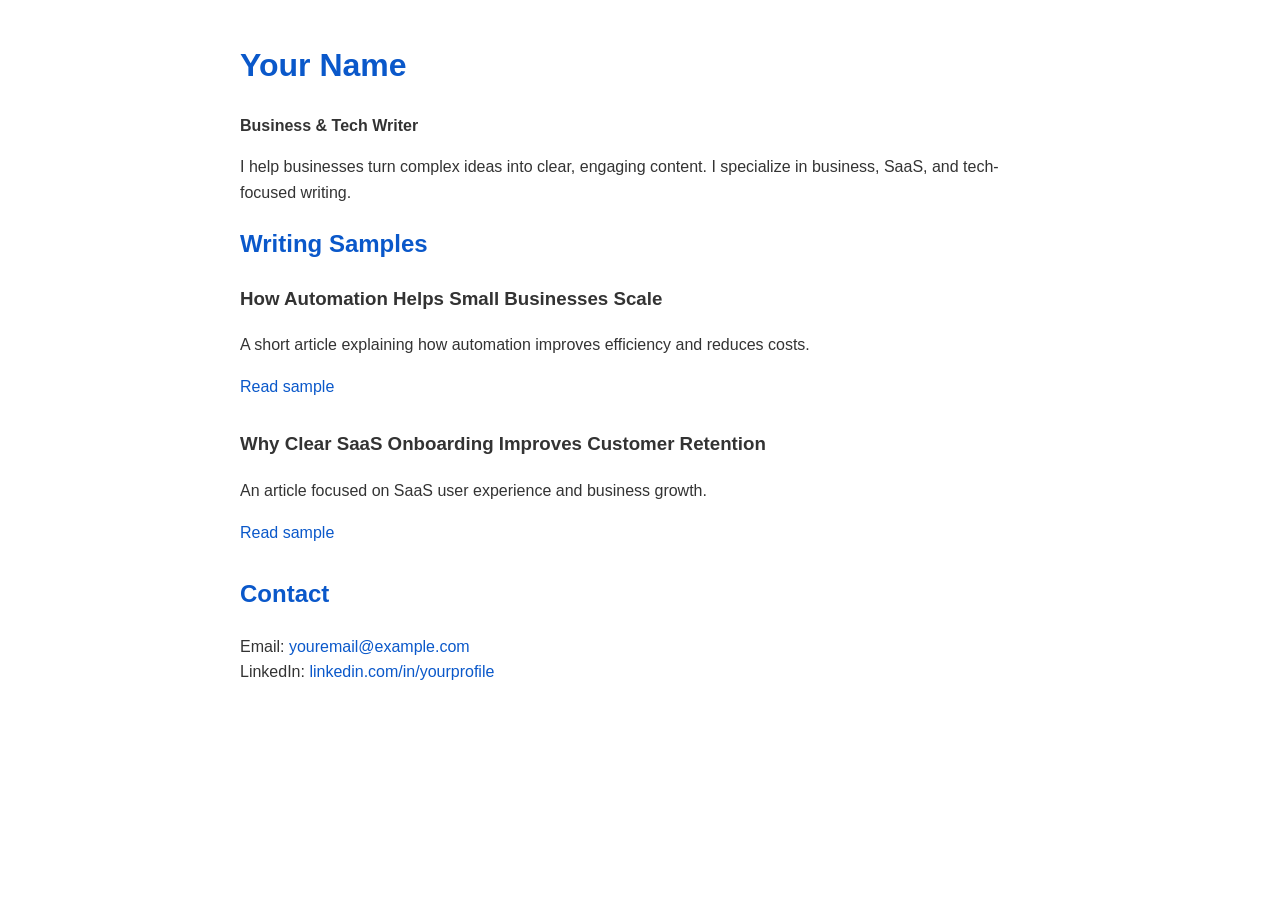
==== index.html @ 87e410d0 "html file" ====
<!DOCTYPE html>
<html lang="en">
<head>
  <meta charset="UTF-8">
  <title>Your Name | Business & Tech Writer</title>
  <meta name="viewport" content="width=device-width, initial-scale=1.0">
  <style>
    body {
      font-family: Arial, sans-serif;
      max-width: 800px;
      margin: 40px auto;
      padding: 0 20px;
      line-height: 1.6;
      color: #333;
    }
    h1, h2 {
      color: #0a58ca;
    }
    a {
      color: #0a58ca;
      text-decoration: none;
    }
    .sample {
      margin-bottom: 30px;
    }
  </style>
</head>
<body>

  <h1>Your Name</h1>
  <p><strong>Business & Tech Writer</strong></p>

  <p>
    I help businesses turn complex ideas into clear, engaging content.
    I specialize in business, SaaS, and tech-focused writing.
  </p>

  <h2>Writing Samples</h2>

  <div class="sample">
    <h3>How Automation Helps Small Businesses Scale</h3>
    <p>A short article explaining how automation improves efficiency and reduces costs.</p>
    <a href="#">Read sample</a>
  </div>

  <div class="sample">
    <h3>Why Clear SaaS Onboarding Improves Customer Retention</h3>
    <p>An article focused on SaaS user experience and business growth.</p>
    <a href="#">Read sample</a>
  </div>

  <h2>Contact</h2>
  <p>
    Email: <a href="mailto:youremail@example.com">youremail@example.com</a><br>
    LinkedIn: <a href="#">linkedin.com/in/yourprofile</a>
  </p>

</body>
</html>
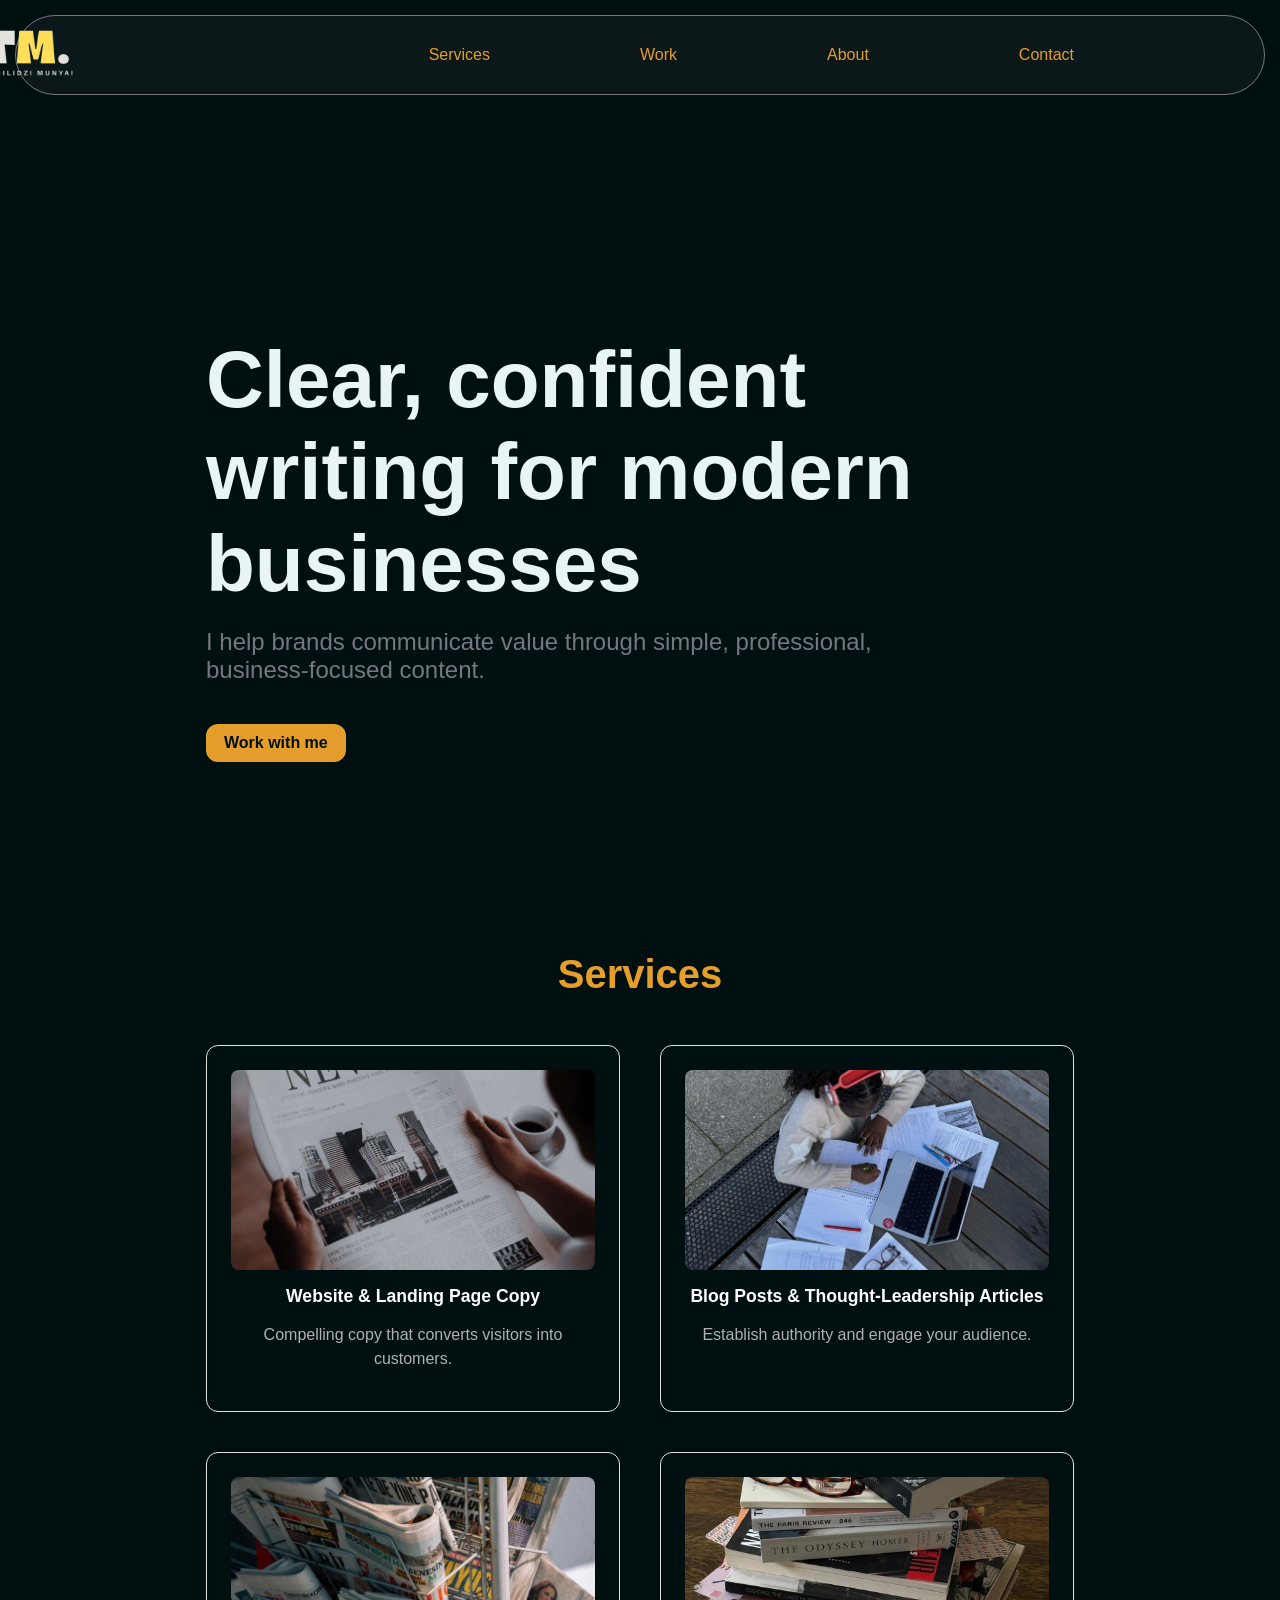
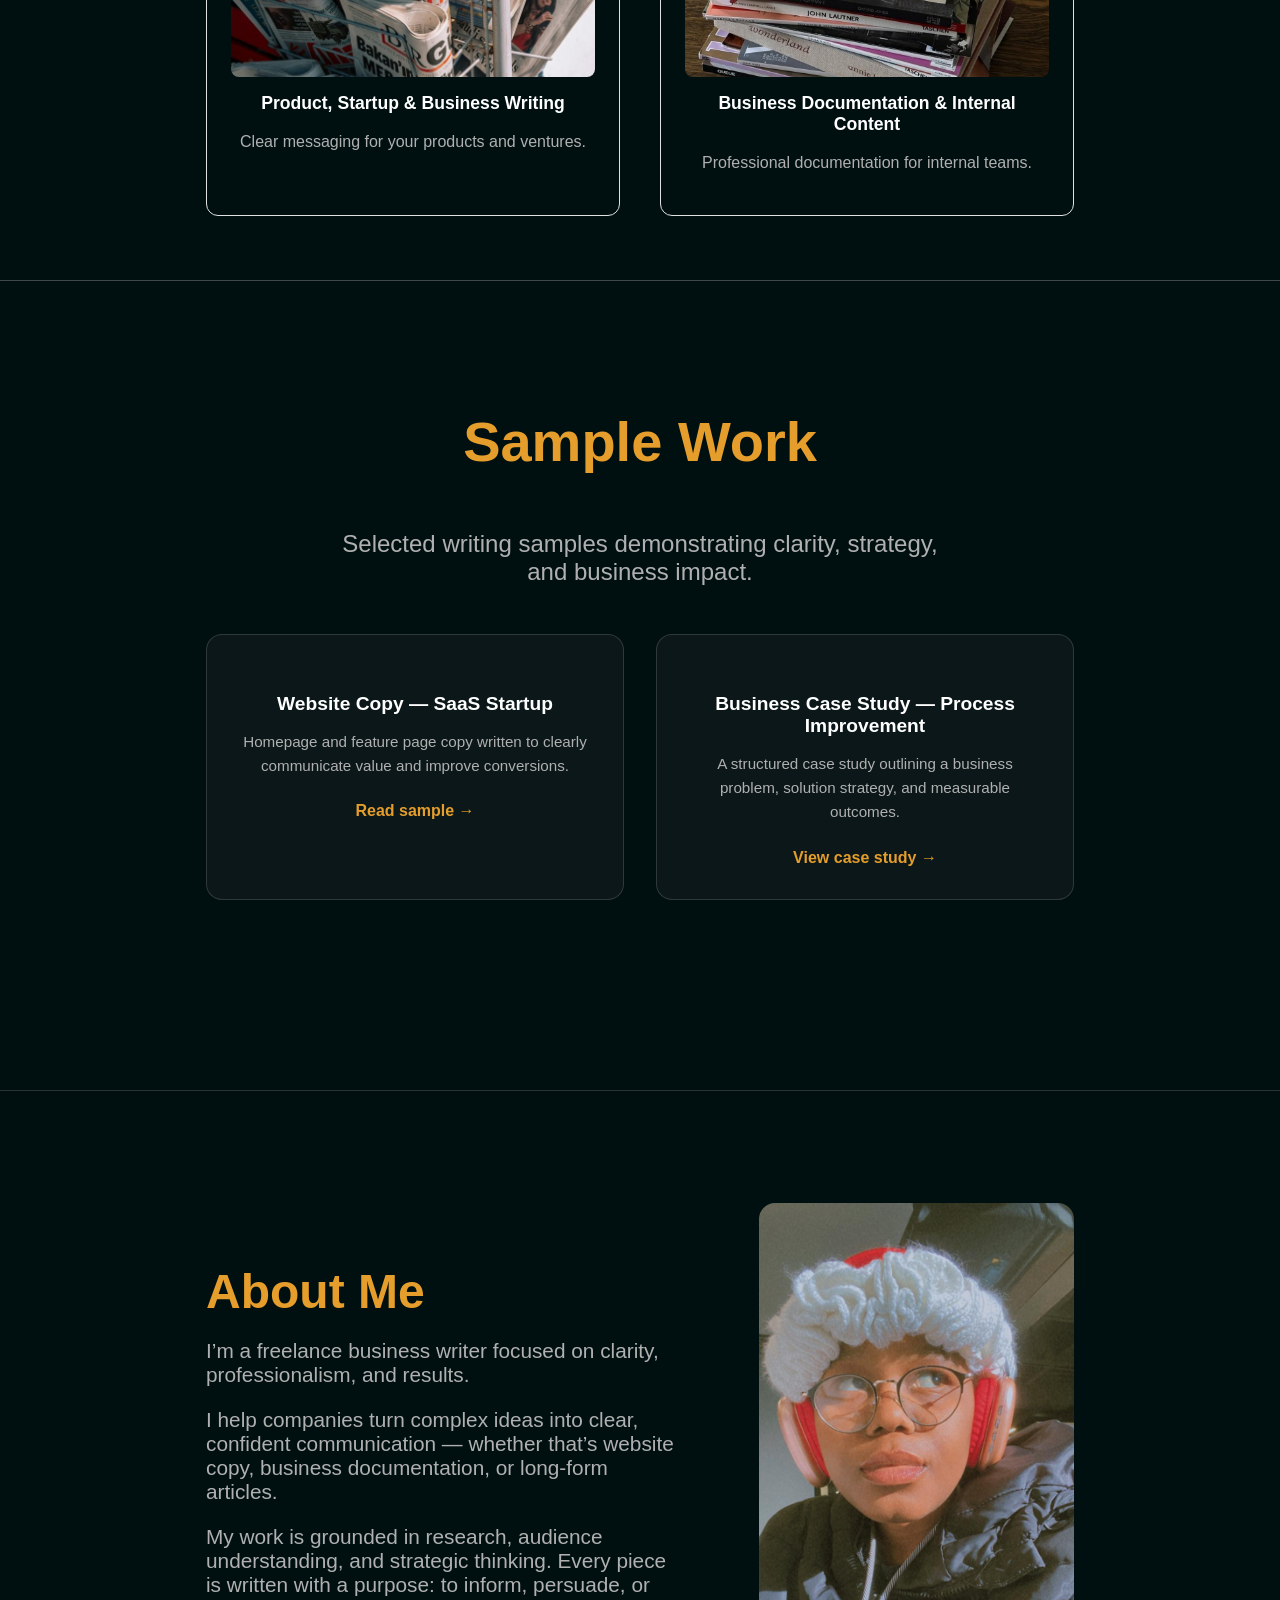
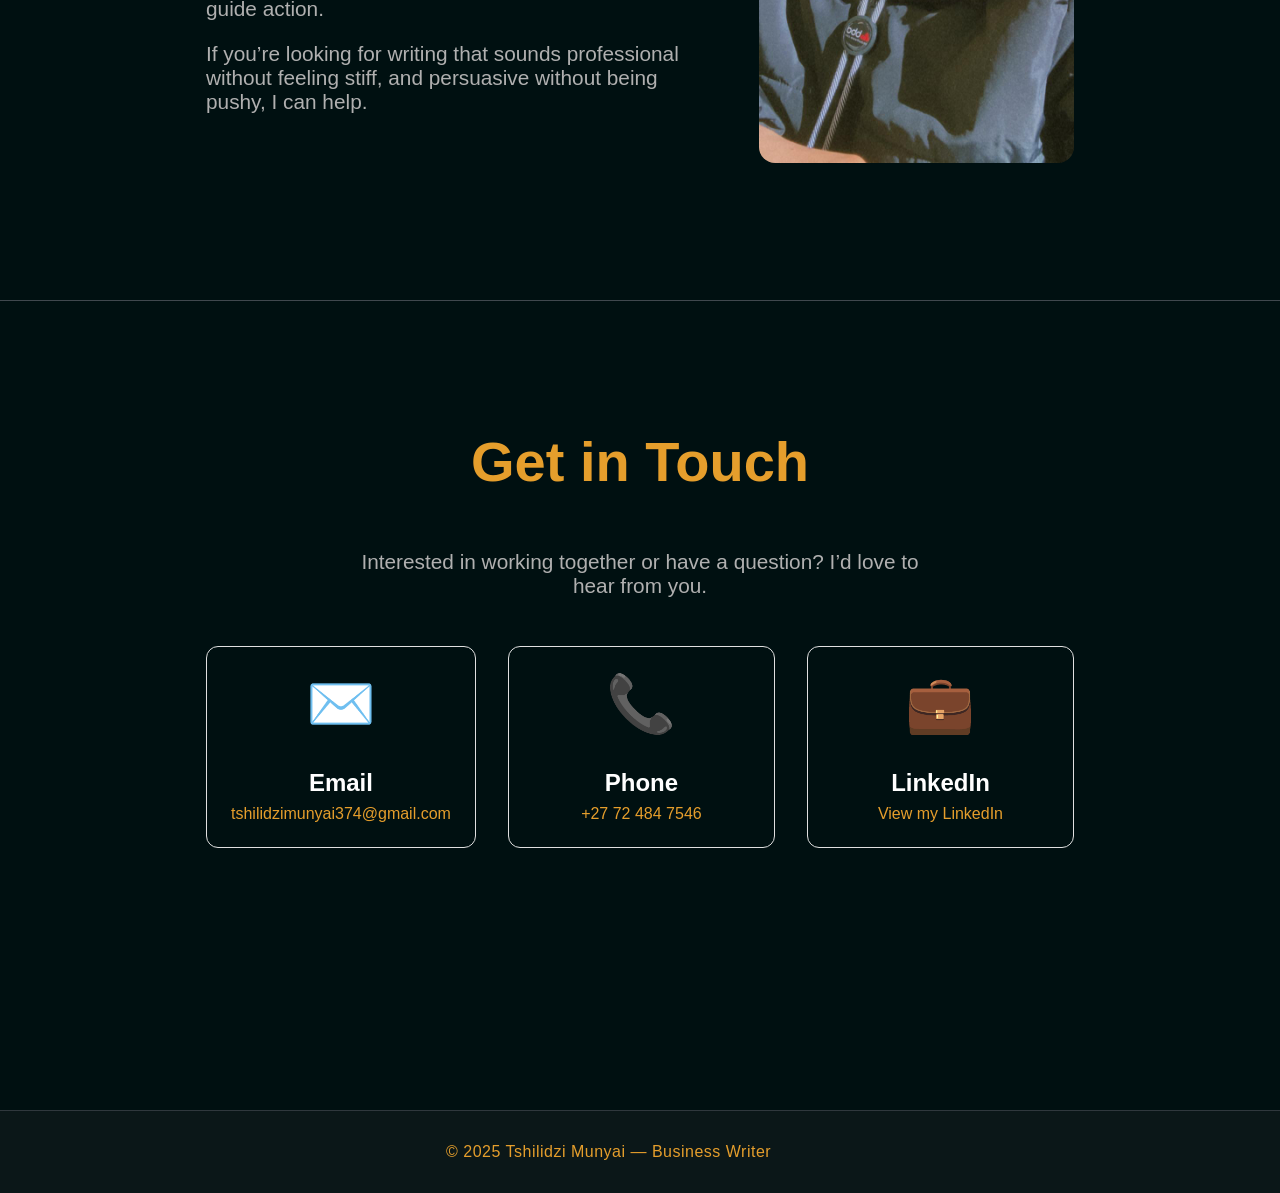
==== commit 62fa36ce: "draft before articles addition" ====
--- a/index.html
+++ b/index.html
@@ -1,59 +1,175 @@
 <!DOCTYPE html>
 <html lang="en">
 <head>
-  <meta charset="UTF-8">
-  <title>Your Name | Business & Tech Writer</title>
-  <meta name="viewport" content="width=device-width, initial-scale=1.0">
-  <style>
-    body {
-      font-family: Arial, sans-serif;
-      max-width: 800px;
-      margin: 40px auto;
-      padding: 0 20px;
-      line-height: 1.6;
-      color: #333;
-    }
-    h1, h2 {
-      color: #0a58ca;
-    }
-    a {
-      color: #0a58ca;
-      text-decoration: none;
-    }
-    .sample {
-      margin-bottom: 30px;
-    }
-  </style>
+  <meta charset="UTF-8" />
+  <meta name="viewport" content="width=device-width, initial-scale=1.0" />
+  <title>Tshilidzi Munyai</title>
+  <link rel="stylesheet" href="styles.css" />
 </head>
+
 <body>
+  
+<header class="site-header">
+  <div class="container">
+    <img class="logo" src="logo-bg.png" alt="Tshilidzi Munyai Logo">
+    <nav class="nav">
+      <a href="#Services">Services</a>
+      <a href="#work">Work</a>
+      <a href="#about">About</a>
+      <a href="#contact">Contact</a>
+    </nav>
+  </div>
+</header>
 
-  <h1>Your Name</h1>
-  <p><strong>Business & Tech Writer</strong></p>
+  <main>
+    <section class="hero">
+      <div class="container">
+        <h2 class="tagline">Clear, confident writing for modern businesses</h2>
+        <p class="subtitle">I help brands communicate value through simple, professional, business‑focused content.</p>
+        <a href="#contact" class="btn">Work with me</a>
+      </div>
+    </section>
 
-  <p>
-    I help businesses turn complex ideas into clear, engaging content.
-    I specialize in business, SaaS, and tech-focused writing.
-  </p>
+    <section id="Services">
+      <div class="container">
+        <h3 class="service-title">Services</h3>
+        <div class="services-grid">
+          <div class="service-card">
+            <img src="service-1.png" alt="Website & landing page copy">
+            <h4>Website & Landing Page Copy</h4>
+            <p>Compelling copy that converts visitors into customers.</p>
+          </div>
+          <div class="service-card">
+            <img src="service-2.png" alt="Blog posts & thought-leadership articles">
+            <h4>Blog Posts & Thought-Leadership Articles</h4>
+            <p>Establish authority and engage your audience.</p>
+          </div>
+          <div class="service-card">
+            <img src="service-3.png" alt="Product, startup & business writing">
+            <h4>Product, Startup & Business Writing</h4>
+            <p>Clear messaging for your products and ventures.</p>
+          </div>
+          <div class="service-card">
+            <img src="service-4.png" alt="Business documentation & internal content">
+            <h4>Business Documentation & Internal Content</h4>
+            <p>Professional documentation for internal teams.</p>
+          </div>
+        </div>
+      </div>
+    </section>
 
-  <h2>Writing Samples</h2>
+  <section id="work" class="section work-section">
+    <div class="container">
+      <h3 class="sample-title">Sample Work</h3>
+      <p class="section-intro">
+        Selected writing samples demonstrating clarity, strategy, and business impact.
+      </p>
 
-  <div class="sample">
-    <h3>How Automation Helps Small Businesses Scale</h3>
-    <p>A short article explaining how automation improves efficiency and reduces costs.</p>
-    <a href="#">Read sample</a>
-  </div>
+      <div class="work-grid">
 
-  <div class="sample">
-    <h3>Why Clear SaaS Onboarding Improves Customer Retention</h3>
-    <p>An article focused on SaaS user experience and business growth.</p>
-    <a href="#">Read sample</a>
-  </div>
+        <article class="work-card">
+          <h4>Website Copy — SaaS Startup</h4>
+          <p>
+            Homepage and feature page copy written to clearly communicate value and
+            improve conversions.
+          </p>
+          <a href="#" target="_blank" rel="noopener">
+            Read sample →
+          </a>
+        </article>
 
-  <h2>Contact</h2>
-  <p>
-    Email: <a href="mailto:youremail@example.com">youremail@example.com</a><br>
-    LinkedIn: <a href="#">linkedin.com/in/yourprofile</a>
-  </p>
+        <article class="work-card">
+          <h4>Business Case Study — Process Improvement</h4>
+          <p>
+            A structured case study outlining a business problem, solution strategy,
+            and measurable outcomes.
+          </p>
+          <a href="#" target="_blank" rel="noopener">
+            View case study →
+          </a>
+        </article>
+      </div>
+    </div>
+  </section>
+
+  <section id="about" class="section about-section">
+    <div class="container about-container">
+
+      <!-- Text -->
+      <div class="about-text">
+        <h3 class="section-title">About Me</h3>
+
+        <p class="about-lead">
+          I’m a freelance business writer focused on clarity, professionalism, and results.
+        </p>
+
+        <p>
+          I help companies turn complex ideas into clear, confident communication —
+          whether that’s website copy, business documentation, or long-form articles.
+        </p>
+
+        <p>
+          My work is grounded in research, audience understanding, and strategic thinking.
+          Every piece is written with a purpose: to inform, persuade, or guide action.
+        </p>
+
+        <p>
+          If you’re looking for writing that sounds professional without feeling stiff,
+          and persuasive without being pushy, I can help.
+        </p>
+      </div>
+
+      <!-- Image -->
+      <div class="about-image">
+        <img src="about-photo.jpg" alt="Tshilidzi Munyai">
+      </div>
+
+    </div>
+  </section>
+
+  <section id="contact" class="section contact-section">
+    <div class="container">
+      <h3 class="contact-title">Get in Touch</h3>
+      <p class="contact-intro">
+        Interested in working together or have a question? I’d love to hear from you.
+      </p>
+
+      <div class="contact-grid">
+
+        <div class="contact-card">
+          <span class="contact-icon">✉️</span>
+          <h4>Email</h4>
+          <a href="mailto:tshilidzimunyai374@gmail.com">
+            tshilidzimunyai374@gmail.com
+          </a>
+        </div>
+
+        <div class="contact-card">
+          <span class="contact-icon">📞</span>
+          <h4>Phone</h4>
+          <a href="tel:+27724847546">
+            +27 72 484 7546
+          </a>
+        </div>
+
+        <div class="contact-card">
+          <span class="contact-icon">💼</span>
+          <h4>LinkedIn</h4>
+          <a href="https://www.linkedin.com/in/YOUR-LINKEDIN-USERNAME" target="_blank" rel="noopener">
+            View my LinkedIn
+          </a>
+        </div>
+
+      </div>
+    </div>
+  </section>
+  </main>
+
+  <footer class="footer">
+    <div class="container">
+      <p>© 2025 Tshilidzi Munyai — Business Writer</p>
+    </div>
+  </footer>
 
 </body>
 </html>
--- a/styles.css
+++ b/styles.css
@@ -0,0 +1,427 @@
+:root {
+  --primary: #001011;
+  --background: #e59e2c;
+  --muted: #757780;
+}
+
+/* Updated to requested color scheme */
+/* ==== Color Scheme (User Palette) ==== 
+Primary Accent: #6CCFF6  (soft cyan blue)
+Background:     #001011  (deep near‑black teal)
+Neutral Grey:   #757780  (muted text + dividers)
+*/
+
+:root {
+  --bg: #001011;
+  --surface: #0b1718;
+  --text: #e9f4f5;
+  --muted: #757780;
+  --accent: #6CCFF6;
+  --radius: 12px;
+}
+
+* { box-sizing: border-box; }
+
+body {
+  margin: 0;
+  font-family: Arial, Helvetica, sans-serif;
+  background: var(--bg);
+  color: var(--text);
+}
+
+/* ==== Layout ==== */
+.container {
+  width: 100%;
+  max-width: 900px;
+  margin: 0 auto;
+  padding: 16px;
+}
+
+
+/* ==== Header ==== */
+.site-header {
+  border: 1px solid var(--muted);
+  background: var(--surface);
+  border-radius: 50px;
+  border-spacing: 3px;
+  margin: 15px;
+  height: 80px;    
+  box-sizing: border-box;
+}
+
+.site-header .container {
+  display: flex;
+  align-items: center;      /* vertically center items */
+  justify-content: space-between; /* logo left, nav right */
+  height: 100%;
+}
+
+/* Logo stays on the left */
+.logo {
+  height: 190px;   /* adjust as needed */
+  width: auto;
+  display: block;
+  margin-left: -275px;
+}
+
+/* Navigation links on the right */
+.nav {
+  display: flex;
+  gap: 150px;    
+}
+
+.nav a {
+  color: #e59e2c;
+  text-decoration: none;
+  font-weight: 10rem;
+}
+
+/* ==== Hero ==== */
+.hero {
+  min-height: 90vh;   /* fills the screen height */
+  display: flex;       /* centers content */
+  align-items: center; /* vertically center */
+}
+
+
+.tagline {
+  font-size: 5rem;
+  padding-bottom: 16rem;
+}
+
+.subtitle {
+  color: var(--muted);
+  max-width: 670px;
+  font-size: 1.5rem;
+  margin-top: -19rem;
+}
+
+.btn {
+  display: inline-block;
+  margin-top: 16px;
+  padding: 10px 18px;
+  border-radius: var(--radius);
+  background: #e59e2c;
+  color: #001011;
+  text-decoration: none;
+  font-weight: 600;
+}
+
+.btn :hover {
+  background: #001011;
+  color: #e59e2c;
+}
+
+
+/* ==== Sections ==== */
+.section {
+  padding: 28px 0;
+  border-top: 1px solid rgba(117,119,128,.35);
+  min-height: 90vh;   /* fills the screen height */
+
+}
+
+/* ==== Services Section ==== */
+
+.Services {
+  border-top: 1px solid rgba(117, 119, 128, 0.35);
+  min-height: 90vh;
+  padding-bottom: 4rem;
+}
+
+/* Section title */
+.service-title {
+  font-size: 2.5rem;
+  color: #e59e2c;
+  text-align: center;
+  margin-top: 1rem;
+}
+
+.services-grid {
+  display: grid;
+  grid-template-columns: repeat(2, 1fr); /* 2 columns */
+  gap: 2.5rem;
+  margin-top: 3rem;
+  max-width: 900px;      /* keeps grid centered */
+  margin-left: auto;
+  margin-right: auto;
+  margin-bottom: 3rem;
+
+}
+
+
+/* Service card */
+.service-card {
+  padding: 1.5rem;
+  border: 1px solid #e0e0e0;
+  border-radius: 12px;
+  text-align: center;
+  transition: transform 0.3s ease, box-shadow 0.3s ease;
+}
+
+/* Hover effect */
+.service-card:hover {
+  transform: translateY(-4px);
+  box-shadow: 0 8px 20px #e59e2c(229, 158, 44, 0.3);
+}
+
+/* Images - same size */
+.services-grid img {
+  width: 100%;
+  height: 200px;
+  object-fit: cover;
+  display: block;
+  border-radius: 8px;
+  margin-bottom: 1rem;
+}
+
+/* Headings */
+.service-card h4 {
+  margin: 1rem 0 0.5rem;
+  font-size: 1.1rem;
+  color: #ffffff;
+}
+
+/* Description text */
+.service-card p {
+  color: #b0b0b0;
+  font-size: 1rem;
+  line-height: 1.5;
+}
+
+@media (max-width: 600px) {
+  .services-grid {
+    grid-template-columns: 1fr;
+  }
+}
+
+
+/* ==== Sample Work Section ==== */
+
+.work-section {
+  padding: 6rem;
+  border-top: 1px solid rgba(117, 119, 128, 0.55);
+  text-align: center;
+  height: 10px;
+
+}
+
+.sample-title {
+  font-size: 3.5rem;
+  color: #e59e2c;
+  margin-top: 1rem;
+
+}
+
+ .section-intro {
+  text-align: center;
+  max-width: 600px;
+  margin: 1rem auto 3rem;
+  color: #b0b0b0;
+  font-size: 1.5rem;
+}
+
+
+.work-grid {
+  display: grid;
+  grid-template-columns: repeat(2, 1fr);
+  gap: 2rem;
+  max-width: 900px;
+  margin: 0 auto;
+}
+
+.work-card {
+  padding: 2rem;
+  border: 1px solid rgba(117, 119, 128, 0.35);
+  border-radius: 16px;
+  background: var(--surface);
+  transition: transform 0.3s ease, box-shadow 0.3s ease;
+}
+
+/* .work-card:hover {
+  transform: translateY(-4px);
+  box-shadow: 0 10px 30px rgba(229, 158, 44, 0.25);
+} */
+
+.work-card h4 {
+  font-size: 1.2rem;
+  margin-bottom: 0.75rem;
+  color: #ffffff;
+}
+
+.work-card p {
+  font-size: 0.95rem;
+  color: #b0b0b0;
+  line-height: 1.6;
+  margin-bottom: 1.5rem;
+}
+
+.work-card a {
+  color: #e59e2c;
+  text-decoration: none;
+  font-weight: 600;
+}
+
+.work-card a:hover {
+  text-decoration: underline;
+}  
+
+/* Responsive */
+@media (max-width: 768px) {
+  .work-grid {
+    grid-template-columns: 1fr;
+  }
+}
+
+
+/* ==== About Section ==== */
+
+.about-section {
+  padding: 6rem 0;
+  border-top: 1px solid rgba(117, 119, 128, 0.35);
+  height: 70vh;
+}
+
+.about-container {
+  display: grid;
+  grid-template-columns: 1.2fr 0.8fr; /* text wider than image */
+  gap: 5rem;
+  align-items: center;
+}
+
+.section-title {
+  font-size: 3rem;
+  color: #e59e2c;
+  margin-bottom: 1rem;
+  margin-top: 1rem;
+  margin-right: 15rem;
+}
+
+/* Text */
+.about-text {
+  max-width: 1000px;
+}
+
+
+
+.about-text p {
+  font-size: 1.3rem;
+  color: #b0b0b0;
+}
+
+/* Image */
+.about-image img {
+  width: 100%;
+  max-width: 1000px;
+  border-radius: 16px;
+  object-fit: cover;
+  display: block;
+  margin-left: auto;
+  margin-bottom: 1rem;
+}
+/* Responsive */
+@media (max-width: 900px) {
+  .about-container {
+    grid-template-columns: 1fr;
+    text-align: center;
+  }
+
+  .about-text {
+    max-width: 100%;
+  }
+
+  .about-image img {
+    margin: 2rem auto 0;
+  }
+}
+
+
+/* ==== Contact Section ==== */
+
+.contact-section {
+  padding: 6rem;
+  border-top: 1px solid rgba(117, 119, 128, 0.55);
+  text-align: center;
+  height: 10px;
+}
+
+.contact-title {
+  font-size: 3.5rem;
+  color: #e59e2c;
+  margin-top: 1rem;
+}
+
+ .contact-intro {
+  max-width: 600px;
+  margin: 1rem auto 3rem;
+  color: #b0b0b0;
+  font-size: 1.3rem;
+}
+
+.contact-grid {
+  display: grid;
+  grid-template-columns: repeat(3, 1fr);
+  gap: 2rem;
+  max-width: 900px;
+  margin: 0 auto;
+}
+
+.contact-card {
+  padding: 1.5rem;
+  border: 1px solid #e0e0e0;
+  border-radius: 12px;
+  text-align: center;
+  transition: transform 0.3s ease, box-shadow 0.3s ease;
+}
+
+
+.contact-card:hover {
+  transform: translateY(-6px);
+  box-shadow: 0 8px 20px rgba(229, 158, 44, 0.3);
+}
+
+.contact-icon {
+  font-size: 3.5rem;
+  display: block;
+  margin-bottom: 1rem;
+}
+
+.contact-card h4 {
+  margin-bottom: 0.5rem;
+  font-size: 1.5rem;
+  color: #ffffff;
+}
+
+.contact-card a {
+  color: #e59e2c;
+  text-decoration: none;
+}
+
+.contact-card a:hover {
+  text-decoration: underline;
+}  
+
+/* Responsive */
+@media (max-width: 900px) {
+  .contact-grid {
+    grid-template-columns: 1fr;
+  }
+}
+
+
+/* ==== Footer ==== */
+.footer {
+  border-top: 1px solid rgba(117,119,128,.35);
+  color: var(--muted);
+  font-size: 1rem;
+  background: var(--surface);
+}
+
+.footer .container p {
+  color: #e59e2c;
+  font-size: 1rem;
+  letter-spacing: 0.5px;
+  margin-left: 15rem;
+
+}
+
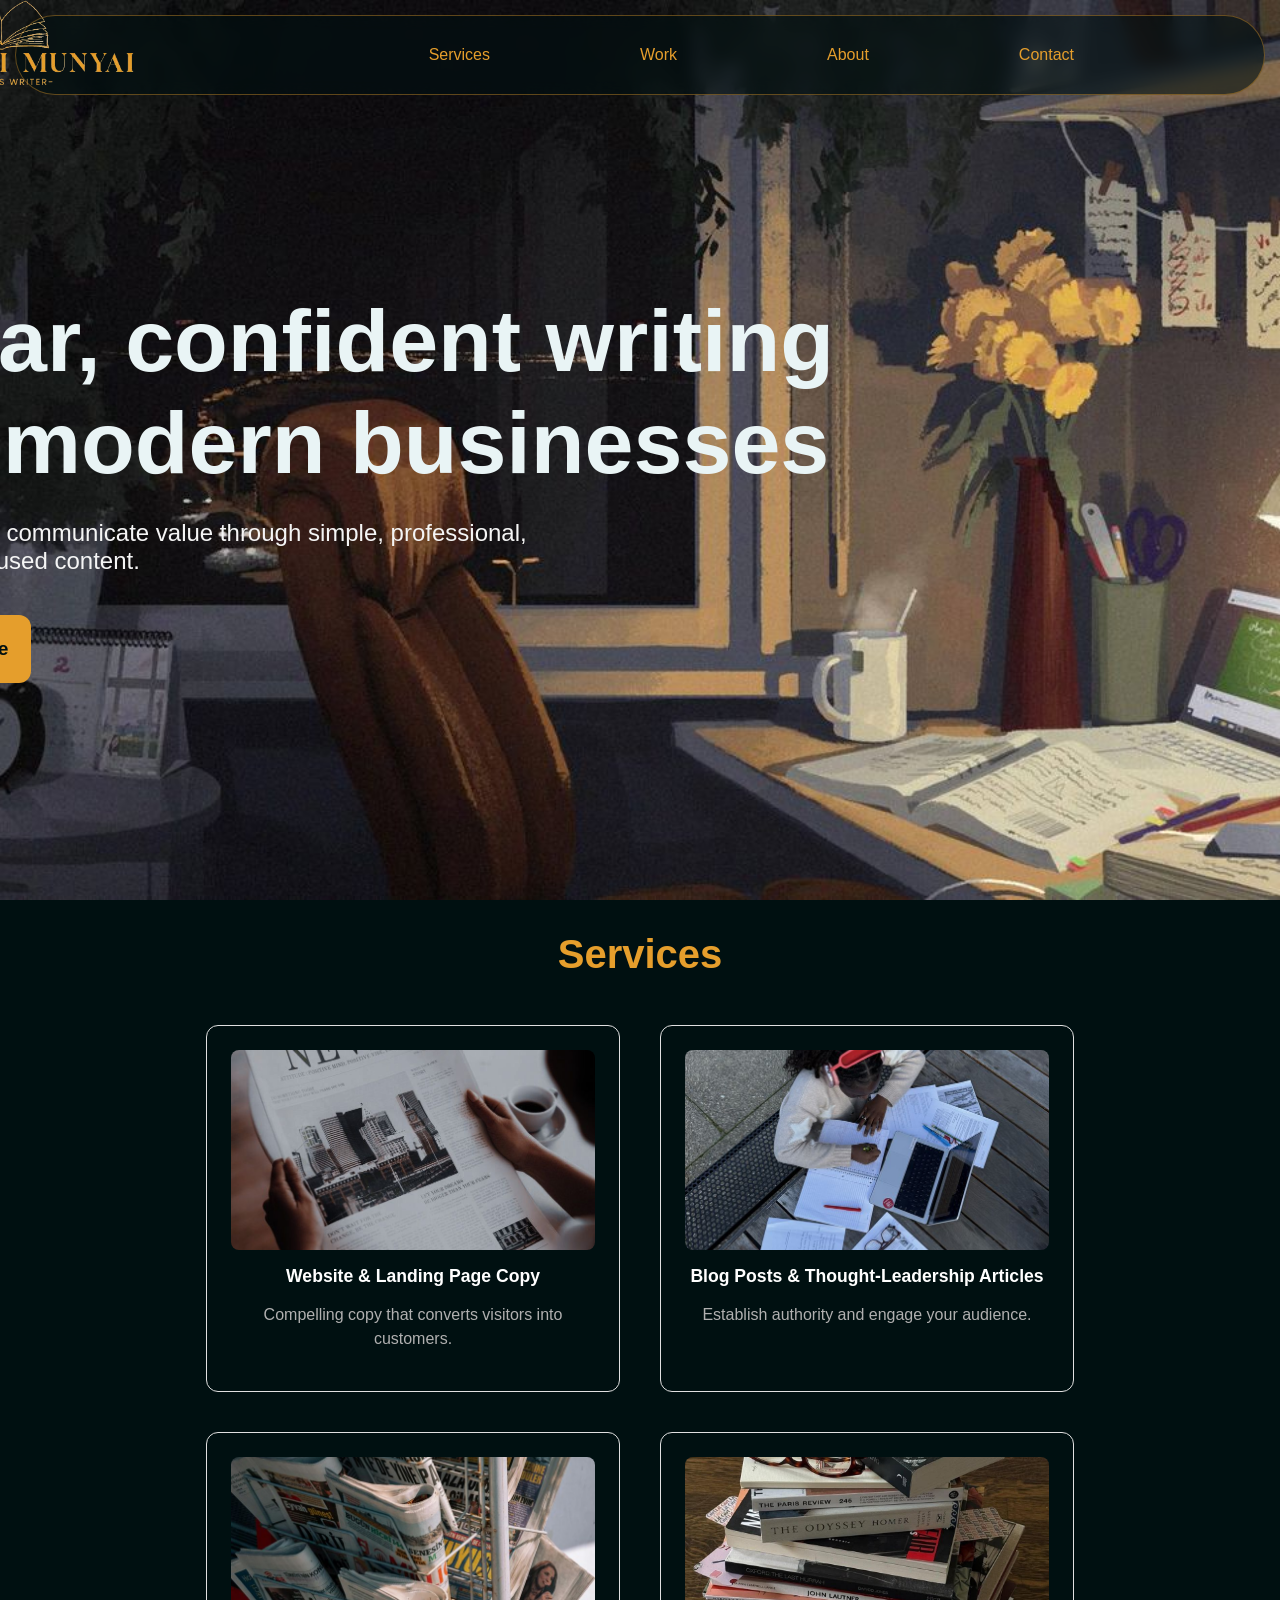
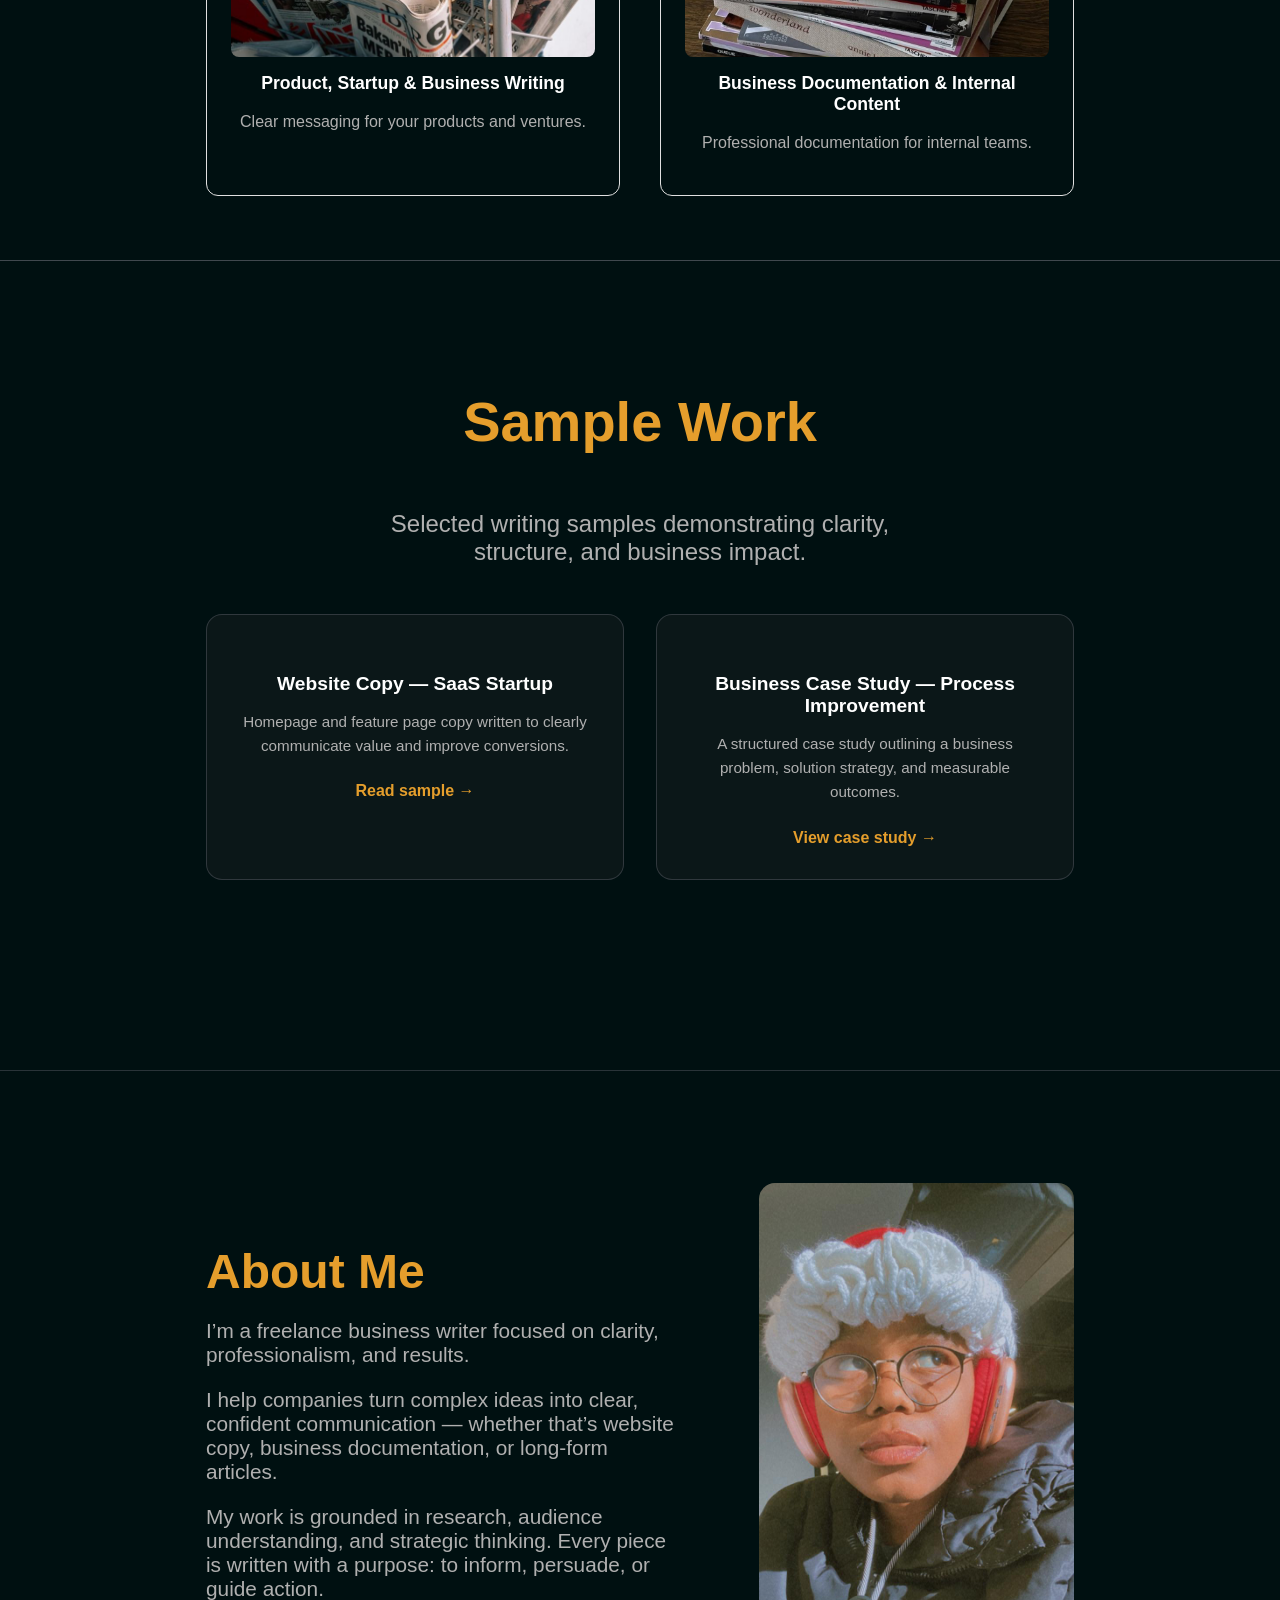
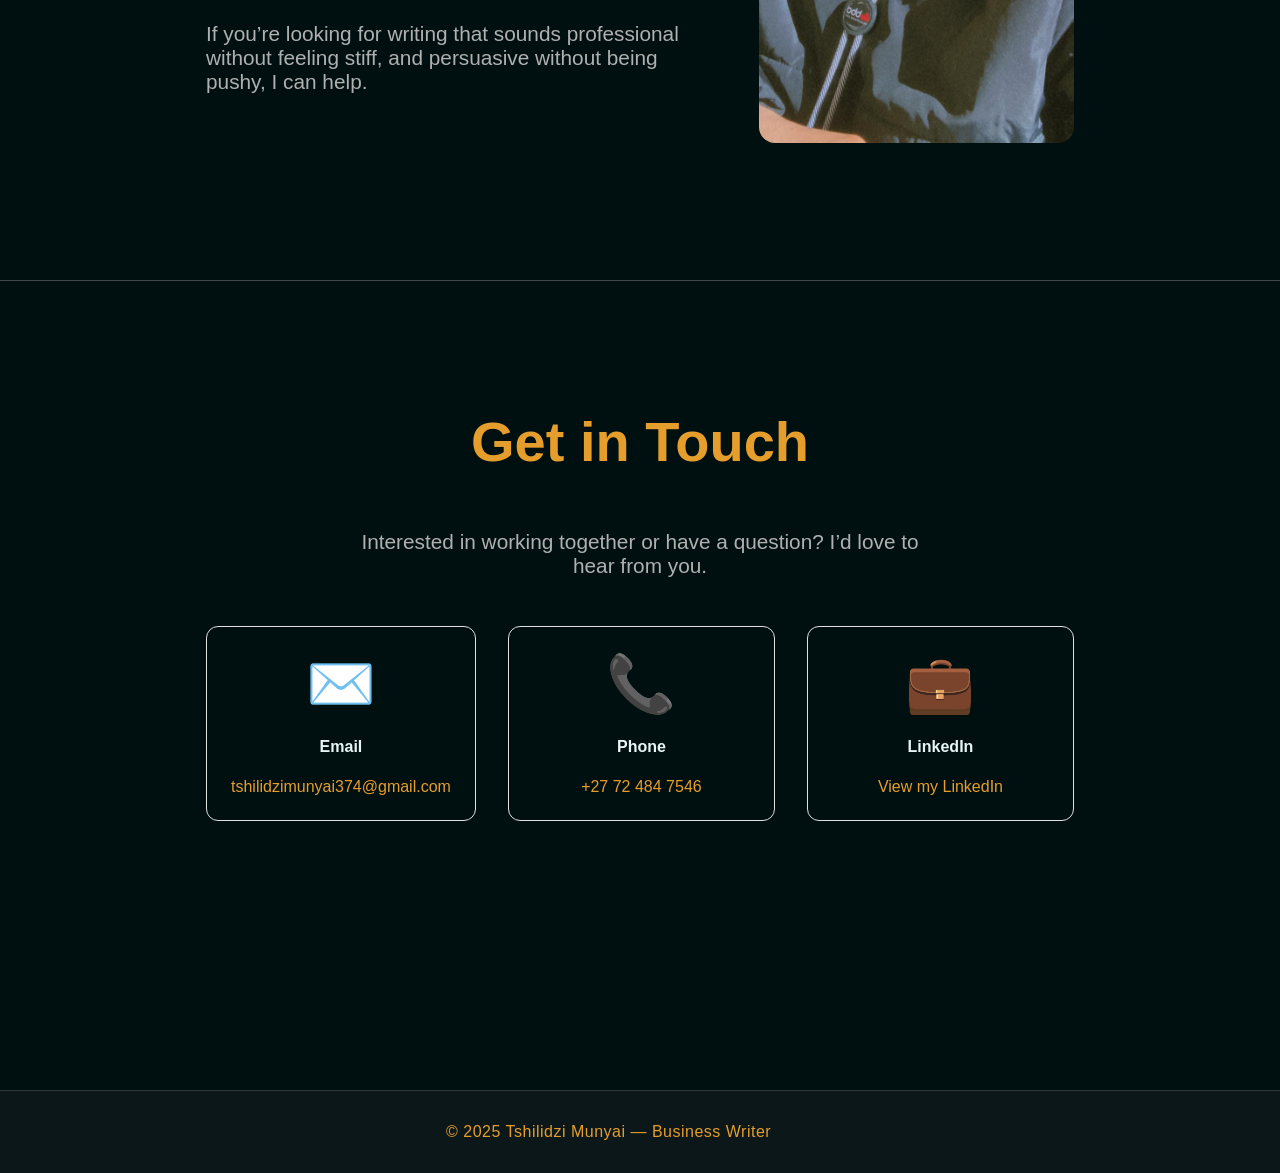
==== commit eba9aca1: "we cooking" ====
--- a/index.html
+++ b/index.html
@@ -11,7 +11,7 @@
   
 <header class="site-header">
   <div class="container">
-    <img class="logo" src="logo-bg.png" alt="Tshilidzi Munyai Logo">
+    <img class="logo" src="2nd-logo.png" alt="Tshilidzi Munyai Logo">
     <nav class="nav">
       <a href="#Services">Services</a>
       <a href="#work">Work</a>
@@ -61,9 +61,7 @@
   <section id="work" class="section work-section">
     <div class="container">
       <h3 class="sample-title">Sample Work</h3>
-      <p class="section-intro">
-        Selected writing samples demonstrating clarity, strategy, and business impact.
-      </p>
+      <p class="section-intro">Selected writing samples demonstrating clarity, structure, and business impact.</p>
 
       <div class="work-grid">
 
@@ -73,7 +71,7 @@
             Homepage and feature page copy written to clearly communicate value and
             improve conversions.
           </p>
-          <a href="#" target="_blank" rel="noopener">
+          <a href="samples/saas-homepage.html" target="_blank" rel="noopener">
             Read sample →
           </a>
         </article>
--- a/styles.css
+++ b/styles.css
@@ -3,13 +3,6 @@
   --background: #e59e2c;
   --muted: #757780;
 }
-
-/* Updated to requested color scheme */
-/* ==== Color Scheme (User Palette) ==== 
-Primary Accent: #6CCFF6  (soft cyan blue)
-Background:     #001011  (deep near‑black teal)
-Neutral Grey:   #757780  (muted text + dividers)
-*/
 
 :root {
   --bg: #001011;
@@ -41,7 +34,6 @@
 /* ==== Header ==== */
 .site-header {
   border: 1px solid var(--muted);
-  background: var(--surface);
   border-radius: 50px;
   border-spacing: 3px;
   margin: 15px;
@@ -51,20 +43,18 @@
 
 .site-header .container {
   display: flex;
-  align-items: center;      /* vertically center items */
-  justify-content: space-between; /* logo left, nav right */
+  align-items: center;      
+  justify-content: space-between; 
   height: 100%;
 }
 
-/* Logo stays on the left */
 .logo {
-  height: 190px;   /* adjust as needed */
+  height: 300px;   
   width: auto;
   display: block;
-  margin-left: -275px;
-}
-
-/* Navigation links on the right */
+  margin-left: -355px;
+}
+
 .nav {
   display: flex;
   gap: 150px;    
@@ -73,52 +63,88 @@
 .nav a {
   color: #e59e2c;
   text-decoration: none;
-  font-weight: 10rem;
-}
+  font-weight: 100;
+}
+
+.site-header {
+  position: absolute;
+  top: 0;
+  left: 0;
+  width: calc(100% - 30px);
+
+  border: 1px solid rgba(229, 158, 44, 0.4);
+  border-radius: 50px;
+  margin: 15px;
+  height: 80px;
+
+  background: rgba(0, 16, 17, 0.6); 
+  backdrop-filter: blur(8px);       
+  z-index: 10;
+}
+
 
 /* ==== Hero ==== */
 .hero {
-  min-height: 90vh;   /* fills the screen height */
-  display: flex;       /* centers content */
-  align-items: center; /* vertically center */
+  min-height: 100vh;   
+  /* display: flex;       
+  align-items: center;  */
 }
 
 
 .tagline {
-  font-size: 5rem;
+  font-size: 5.5rem;
   padding-bottom: 16rem;
+  max-width: 120%;
+  margin-left: -345px;
+
 }
 
 .subtitle {
-  color: var(--muted);
-  max-width: 670px;
+  color: whitesmoke;
+  max-width: 80%;
   font-size: 1.5rem;
   margin-top: -19rem;
+  margin-left: -345px;
+
 }
 
 .btn {
   display: inline-block;
   margin-top: 16px;
-  padding: 10px 18px;
+  padding: 23px;
   border-radius: var(--radius);
   background: #e59e2c;
   color: #001011;
   text-decoration: none;
+  text-size-adjust: 100%;
   font-weight: 600;
-}
-
-.btn :hover {
+  margin-left: -345px;
+  font-size: 1.2rem;
+}
+
+.btn:hover {
   background: #001011;
   color: #e59e2c;
 }
+
+.hero {
+  min-height: 100vh;
+  display: flex;
+  align-items: center;
+
+  background-image: url("home-bg.jpeg");
+  background-size: cover;
+  background-position: center;
+  background-repeat: no-repeat;
+}
+
 
 
 /* ==== Sections ==== */
 .section {
   padding: 28px 0;
   border-top: 1px solid rgba(117,119,128,.35);
-  min-height: 90vh;   /* fills the screen height */
-
+  min-height: 90vh;   
 }
 
 /* ==== Services Section ==== */
@@ -139,10 +165,10 @@
 
 .services-grid {
   display: grid;
-  grid-template-columns: repeat(2, 1fr); /* 2 columns */
+  grid-template-columns: repeat(2, 1fr); 
   gap: 2.5rem;
   margin-top: 3rem;
-  max-width: 900px;      /* keeps grid centered */
+  max-width: 900px;      
   margin-left: auto;
   margin-right: auto;
   margin-bottom: 3rem;
@@ -150,7 +176,6 @@
 }
 
 
-/* Service card */
 .service-card {
   padding: 1.5rem;
   border: 1px solid #e0e0e0;
@@ -159,13 +184,11 @@
   transition: transform 0.3s ease, box-shadow 0.3s ease;
 }
 
-/* Hover effect */
 .service-card:hover {
   transform: translateY(-4px);
   box-shadow: 0 8px 20px #e59e2c(229, 158, 44, 0.3);
 }
 
-/* Images - same size */
 .services-grid img {
   width: 100%;
   height: 200px;
@@ -175,14 +198,12 @@
   margin-bottom: 1rem;
 }
 
-/* Headings */
 .service-card h4 {
   margin: 1rem 0 0.5rem;
   font-size: 1.1rem;
   color: #ffffff;
 }
 
-/* Description text */
 .service-card p {
   color: #b0b0b0;
   font-size: 1rem;
@@ -238,11 +259,6 @@
   transition: transform 0.3s ease, box-shadow 0.3s ease;
 }
 
-/* .work-card:hover {
-  transform: translateY(-4px);
-  box-shadow: 0 10px 30px rgba(229, 158, 44, 0.25);
-} */
-
 .work-card h4 {
   font-size: 1.2rem;
   margin-bottom: 0.75rem;
@@ -266,7 +282,6 @@
   text-decoration: underline;
 }  
 
-/* Responsive */
 @media (max-width: 768px) {
   .work-grid {
     grid-template-columns: 1fr;
@@ -284,7 +299,7 @@
 
 .about-container {
   display: grid;
-  grid-template-columns: 1.2fr 0.8fr; /* text wider than image */
+  grid-template-columns: 1.2fr 0.8fr; 
   gap: 5rem;
   align-items: center;
 }
@@ -297,19 +312,15 @@
   margin-right: 15rem;
 }
 
-/* Text */
 .about-text {
   max-width: 1000px;
 }
-
-
 
 .about-text p {
   font-size: 1.3rem;
   color: #b0b0b0;
 }
 
-/* Image */
 .about-image img {
   width: 100%;
   max-width: 1000px;
@@ -319,7 +330,8 @@
   margin-left: auto;
   margin-bottom: 1rem;
 }
-/* Responsive */
+
+
 @media (max-width: 900px) {
   .about-container {
     grid-template-columns: 1fr;
@@ -374,7 +386,6 @@
   transition: transform 0.3s ease, box-shadow 0.3s ease;
 }
 
-
 .contact-card:hover {
   transform: translateY(-6px);
   box-shadow: 0 8px 20px rgba(229, 158, 44, 0.3);
@@ -386,6 +397,7 @@
   margin-bottom: 1rem;
 }
 
+mfundo
 .contact-card h4 {
   margin-bottom: 0.5rem;
   font-size: 1.5rem;
@@ -401,7 +413,6 @@
   text-decoration: underline;
 }  
 
-/* Responsive */
 @media (max-width: 900px) {
   .contact-grid {
     grid-template-columns: 1fr;
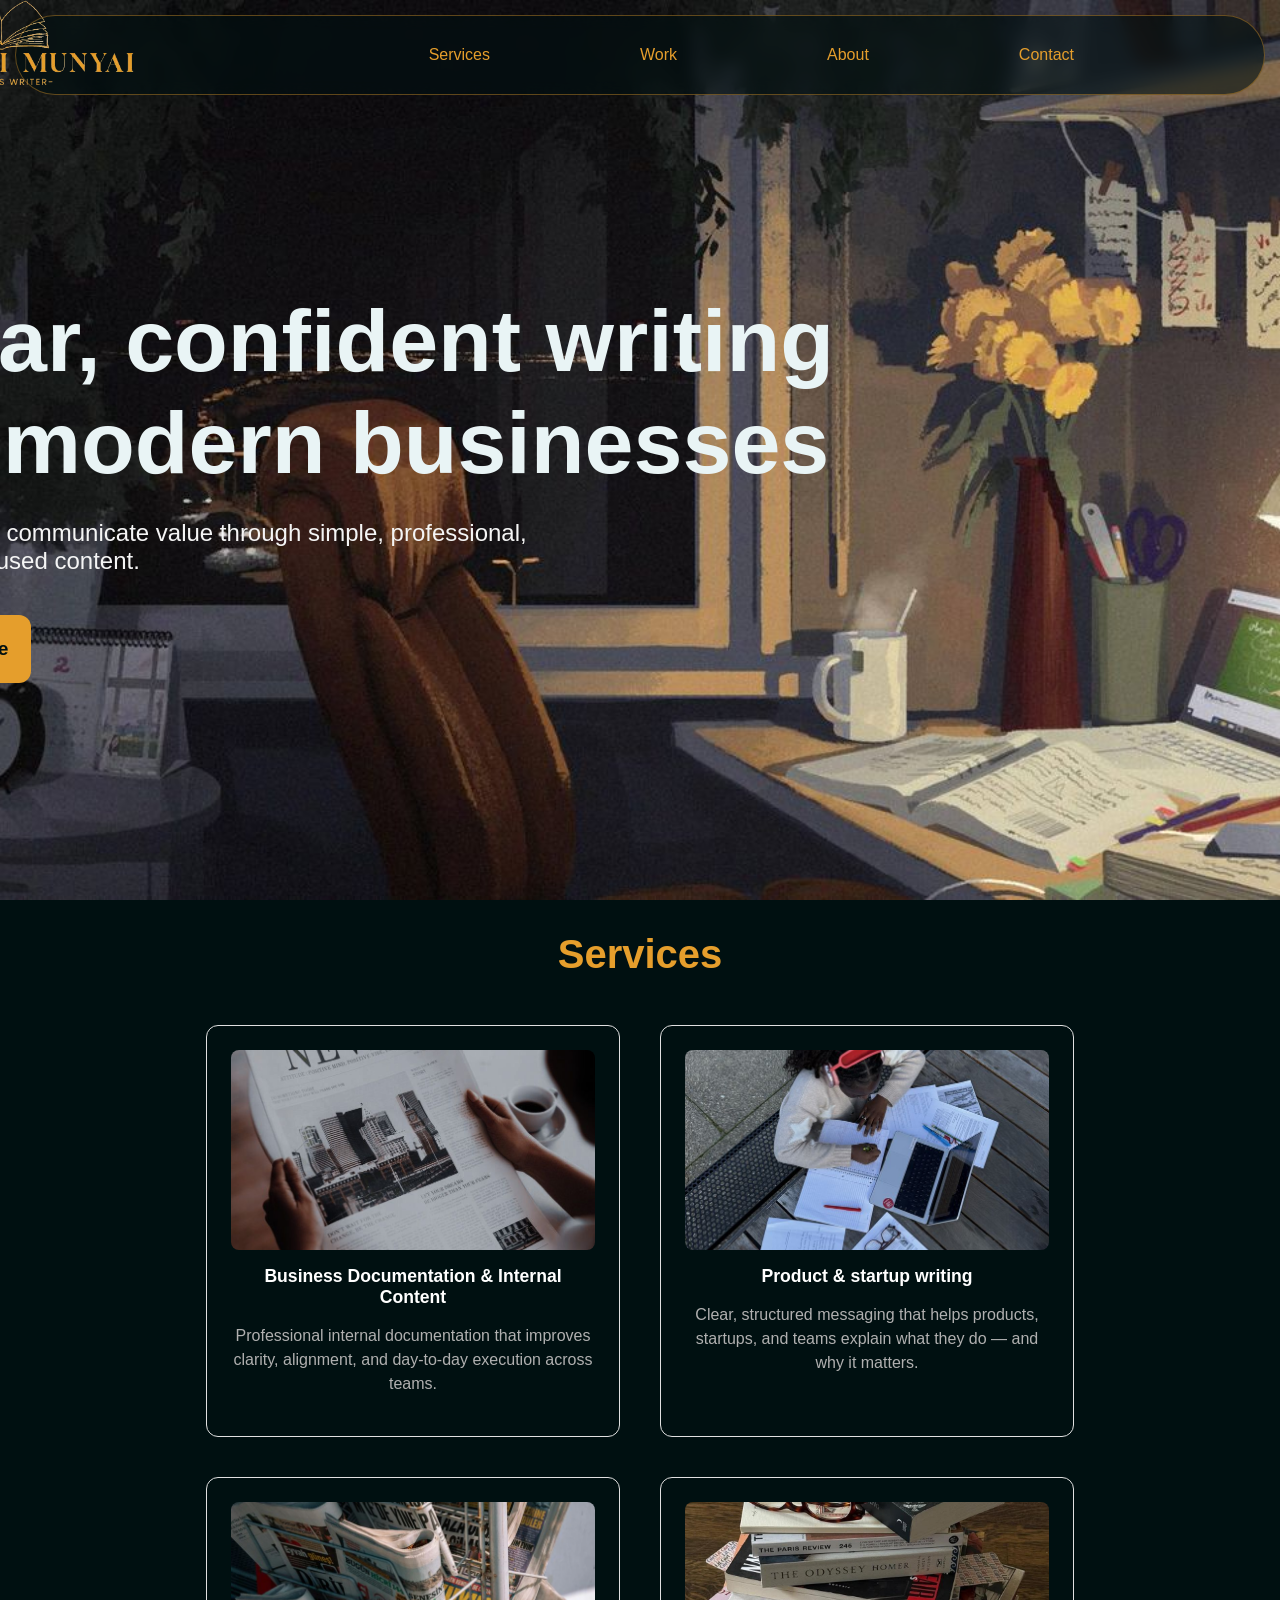
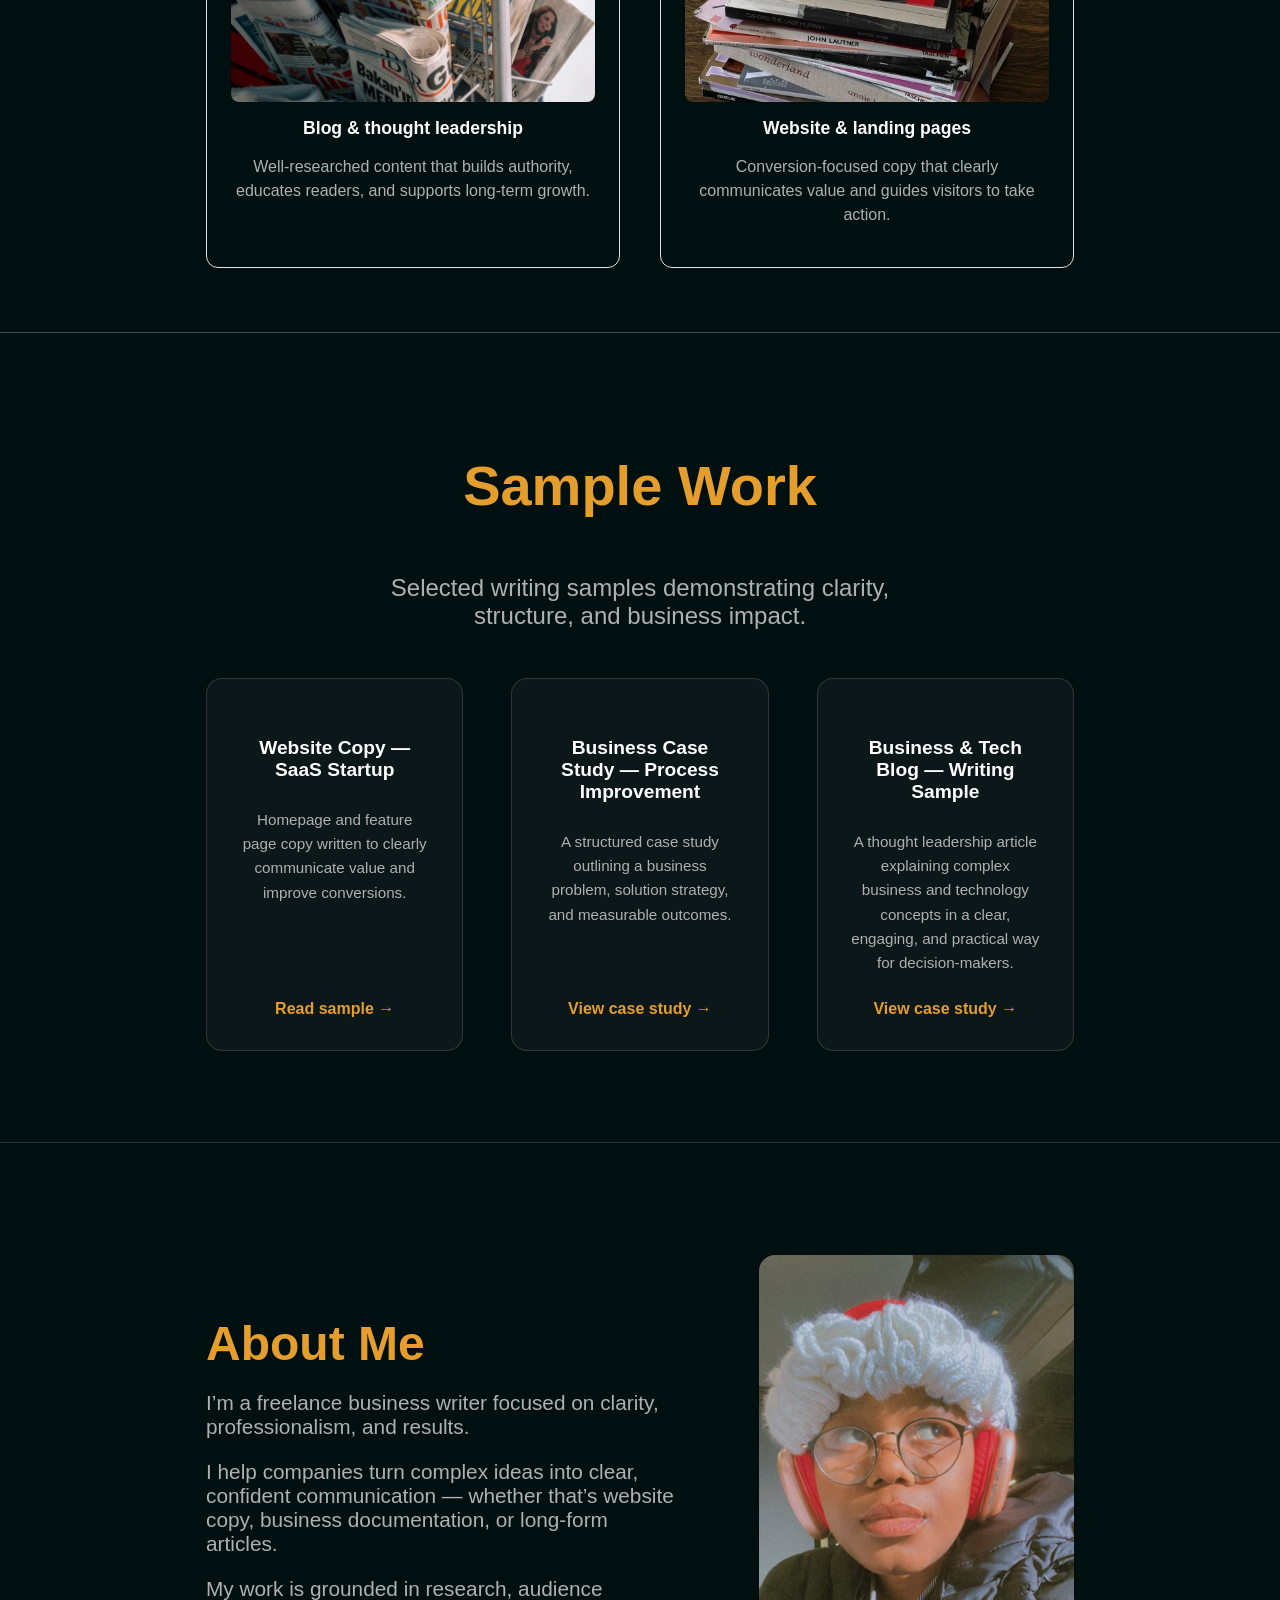
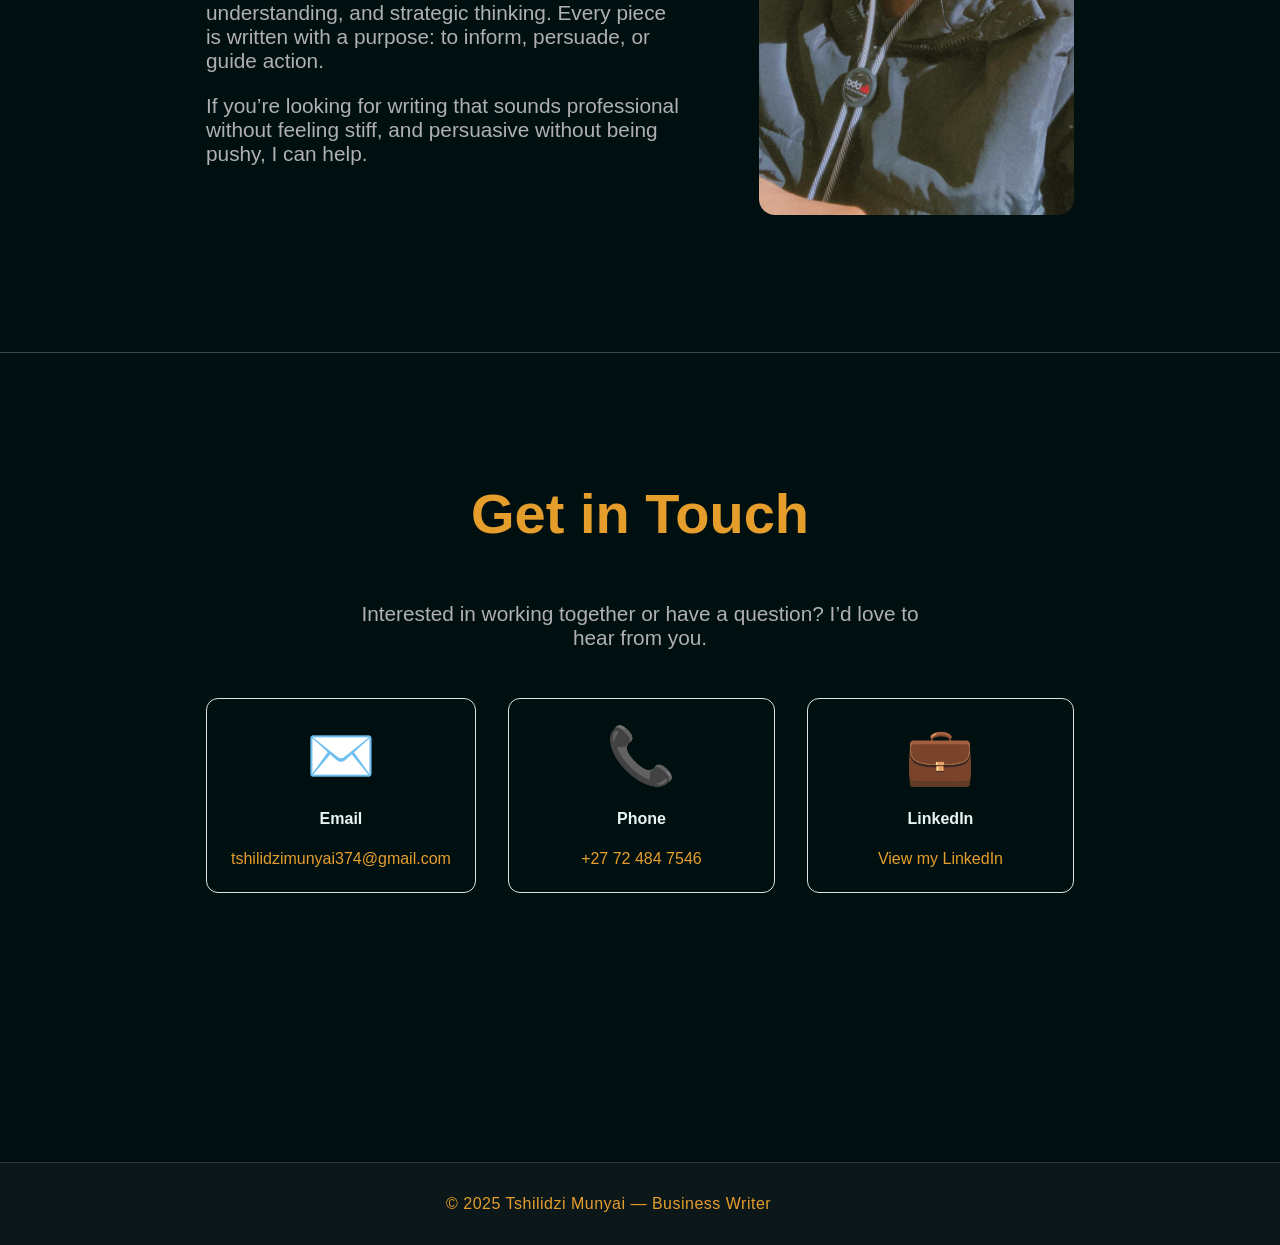
==== commit 82a3812d: "final?" ====
--- a/index.html
+++ b/index.html
@@ -36,27 +36,37 @@
         <div class="services-grid">
           <div class="service-card">
             <img src="service-1.png" alt="Website & landing page copy">
-            <h4>Website & Landing Page Copy</h4>
-            <p>Compelling copy that converts visitors into customers.</p>
-          </div>
-          <div class="service-card">
-            <img src="service-2.png" alt="Blog posts & thought-leadership articles">
-            <h4>Blog Posts & Thought-Leadership Articles</h4>
-            <p>Establish authority and engage your audience.</p>
-          </div>
-          <div class="service-card">
-            <img src="service-3.png" alt="Product, startup & business writing">
-            <h4>Product, Startup & Business Writing</h4>
-            <p>Clear messaging for your products and ventures.</p>
-          </div>
-          <div class="service-card">
-            <img src="service-4.png" alt="Business documentation & internal content">
             <h4>Business Documentation & Internal Content</h4>
-            <p>Professional documentation for internal teams.</p>
+            <p>Professional internal documentation that improves clarity, alignment, and day-to-day execution across teams.</p>
+          </div>
+          <div class="service-card">
+            <img src="service-2.png" alt="Product & startup writing">
+            <h4>Product & startup writing</h4>
+            <p>Clear, structured messaging that helps products, startups, and teams explain what they do — and why it matters.</p>
+          </div>
+          <div class="service-card">
+            <img src="service-3.png" alt="Blog & thought leadership">
+            <h4>Blog & thought leadership</h4>
+            <p>Well-researched content that builds authority, educates readers, and supports long-term growth.</p>
+          </div>
+          <div class="service-card">
+            <img src="service-4.png" alt="Website & landing pages">
+            <h4>Website & landing pages</h4>
+            <p>Conversion-focused copy that clearly communicates value and guides visitors to take action.</p>
           </div>
         </div>
       </div>
     </section>
+
+
+
+
+
+
+
+
+
+
 
   <section id="work" class="section work-section">
     <div class="container">
@@ -82,13 +92,42 @@
             A structured case study outlining a business problem, solution strategy,
             and measurable outcomes.
           </p>
-          <a href="#" target="_blank" rel="noopener">
+          <a href="samples/process-improvement-case-study.html" target="_blank" rel="noopener">
             View case study →
           </a>
         </article>
+
+        <article class="work-card">
+          <h4>Business & Tech Blog — Writing Sample</h4>
+          <p>
+            A thought leadership article explaining complex business and technology concepts
+            in a clear, engaging, and practical way for decision-makers.
+          </p>
+          <a href="samples/thought-leadership.html" target="_blank" rel="noopener">
+            View case study →
+          </a>
+        </article>
+
       </div>
     </div>
   </section>
+
+
+
+
+
+
+
+
+
+
+
+
+
+
+
+
+
 
   <section id="about" class="section about-section">
     <div class="container about-container">
@@ -153,7 +192,7 @@
         <div class="contact-card">
           <span class="contact-icon">💼</span>
           <h4>LinkedIn</h4>
-          <a href="https://www.linkedin.com/in/YOUR-LINKEDIN-USERNAME" target="_blank" rel="noopener">
+          <a href="https://www.linkedin.com/in/tshilidzi-munyai-134285210/" target="_blank" rel="noopener">
             View my LinkedIn
           </a>
         </div>
--- a/styles.css
+++ b/styles.css
@@ -230,7 +230,7 @@
 .sample-title {
   font-size: 3.5rem;
   color: #e59e2c;
-  margin-top: 1rem;
+  margin-top: 0.5rem;
 
 }
 
@@ -245,18 +245,19 @@
 
 .work-grid {
   display: grid;
-  grid-template-columns: repeat(2, 1fr);
-  gap: 2rem;
-  max-width: 900px;
-  margin: 0 auto;
+  grid-template-columns: repeat(3, 1fr);
+  gap: 3rem;
+  max-width: 2000px;
 }
 
 .work-card {
   padding: 2rem;
   border: 1px solid rgba(117, 119, 128, 0.35);
   border-radius: 16px;
+  max-width: 600px;
   background: var(--surface);
   transition: transform 0.3s ease, box-shadow 0.3s ease;
+  
 }
 
 .work-card h4 {
@@ -282,11 +283,13 @@
   text-decoration: underline;
 }  
 
-@media (max-width: 768px) {
-  .work-grid {
+@media (max-width: 600px) {
+  .services-grid {
     grid-template-columns: 1fr;
   }
 }
+
+
 
 
 /* ==== About Section ==== */
@@ -331,6 +334,14 @@
   margin-bottom: 1rem;
 }
 
+.work-card {
+  display: flex;
+  flex-direction: column;
+}
+
+.work-card a {
+  margin-top: auto;
+}
 
 @media (max-width: 900px) {
   .about-container {
@@ -435,4 +446,3 @@
   margin-left: 15rem;
 
 }
-
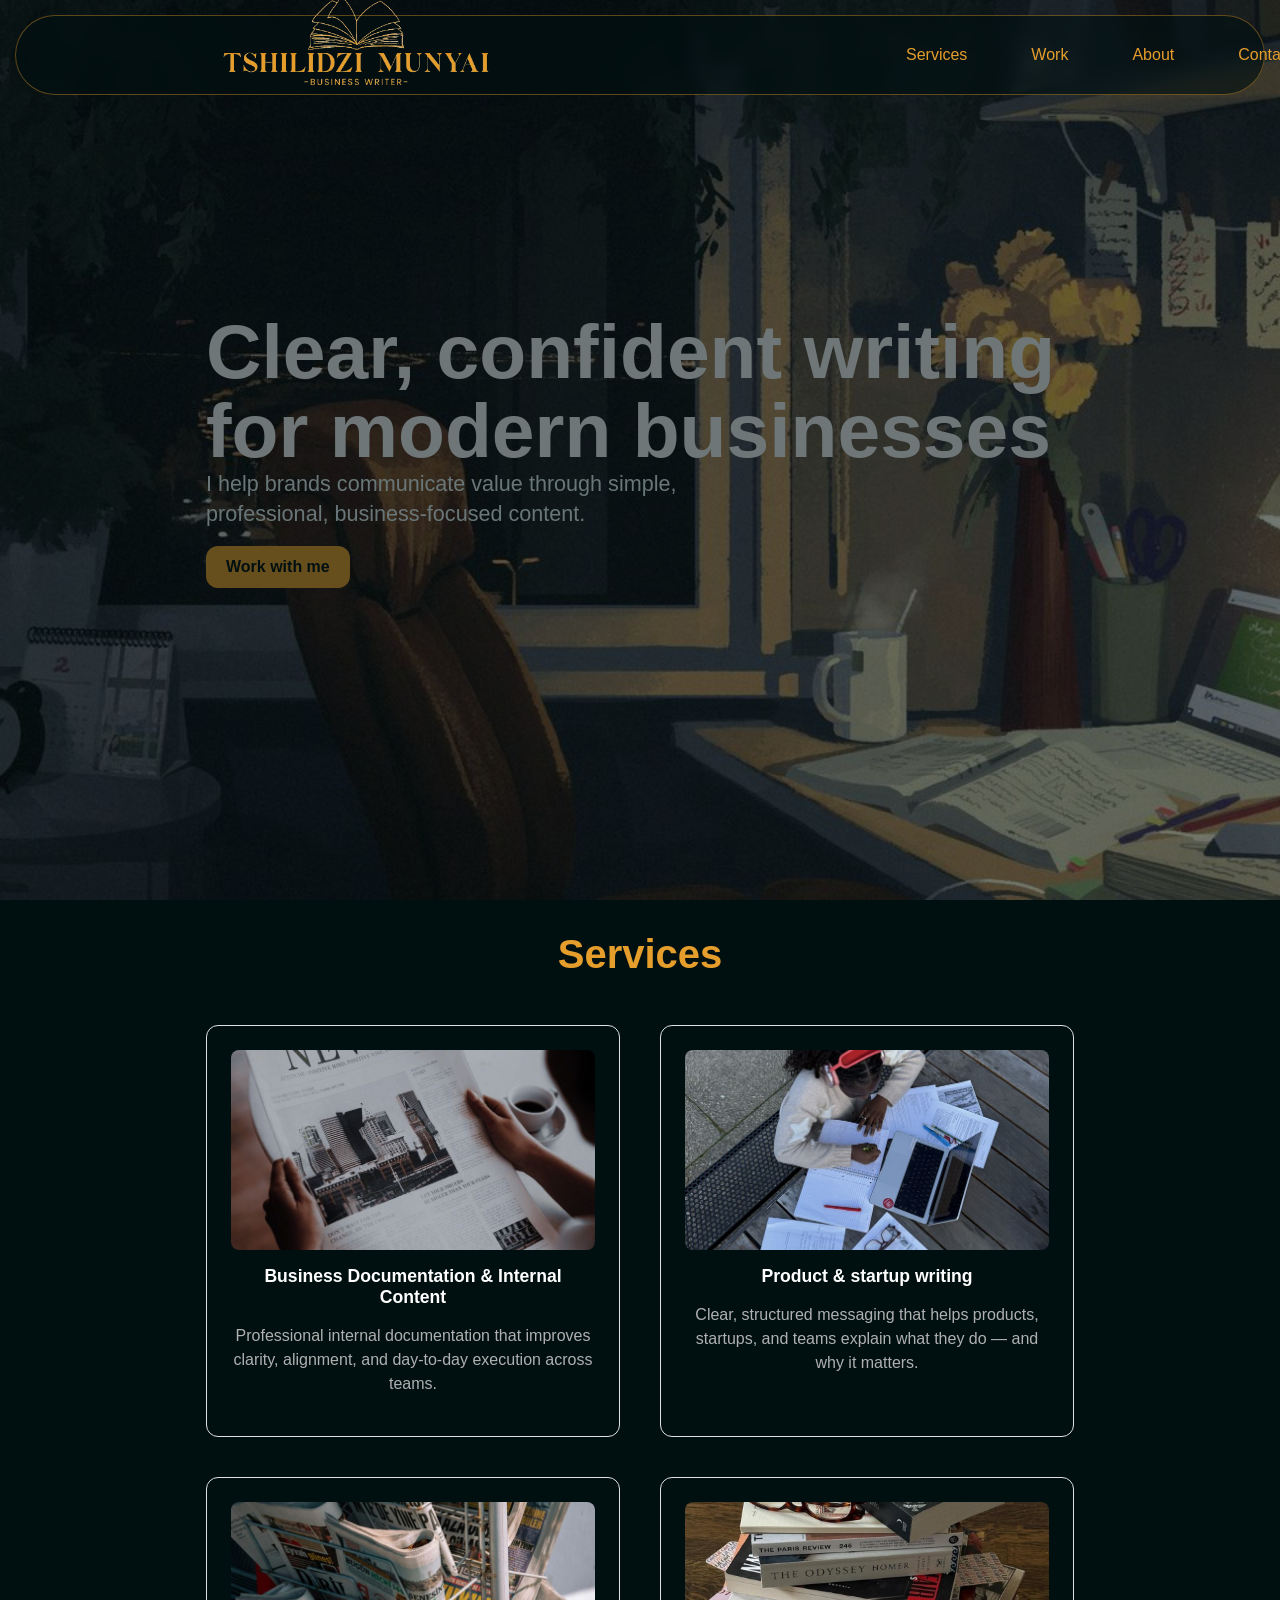
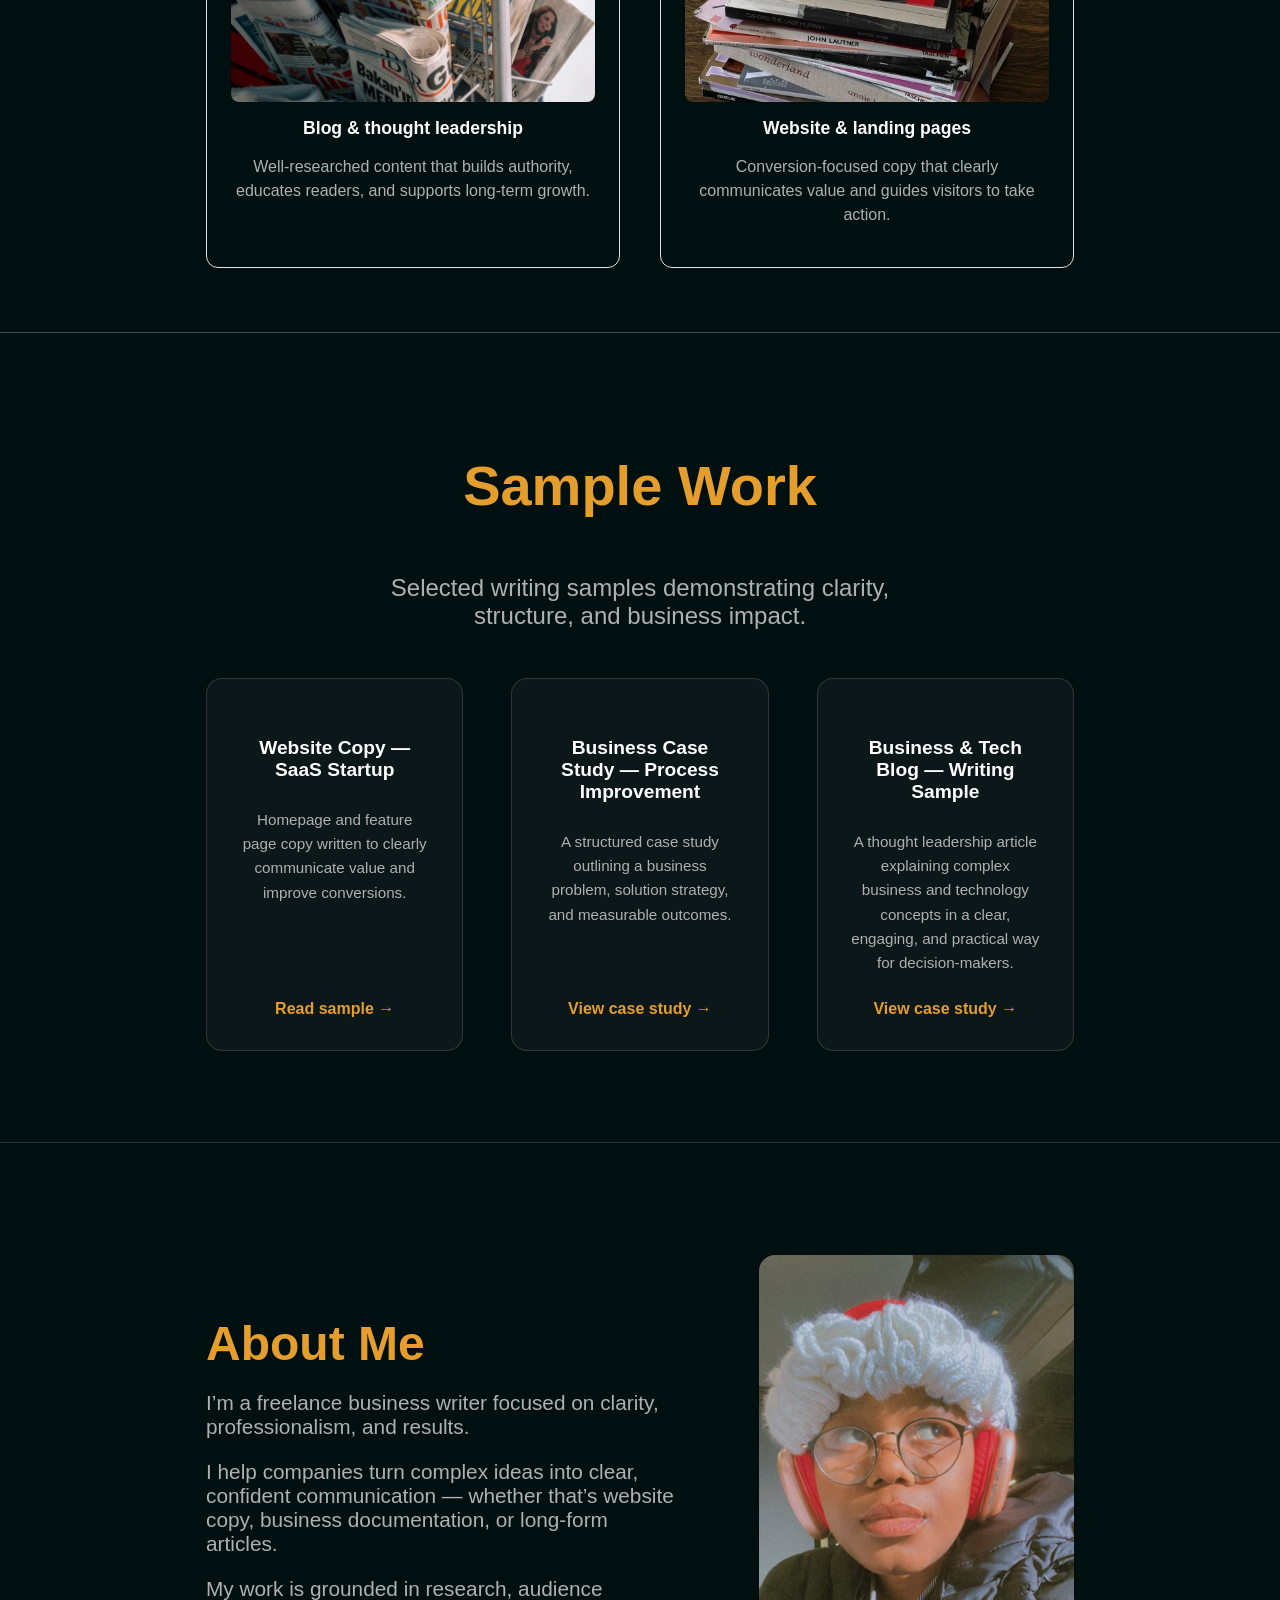
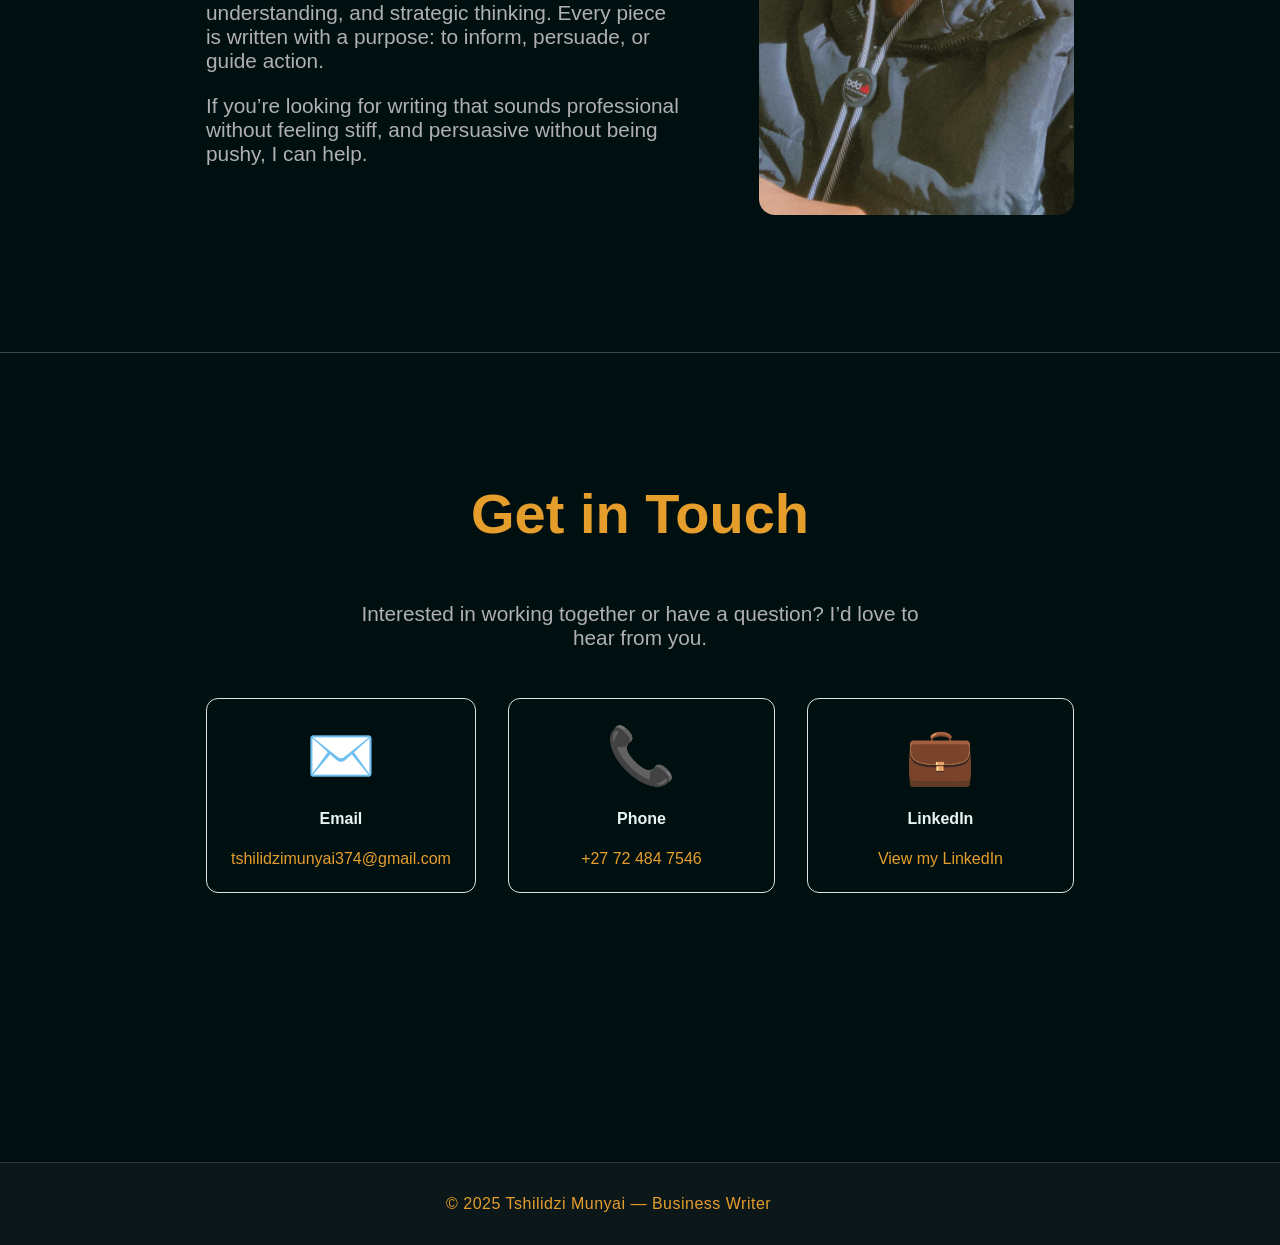
==== commit be757a65: "ready to use for application" ====
--- a/index.html
+++ b/index.html
@@ -6,20 +6,34 @@
   <title>Tshilidzi Munyai</title>
   <link rel="stylesheet" href="styles.css" />
 </head>
+    
 
 <body>
-  
 <header class="site-header">
-  <div class="container">
+  <div class="container header-content">
     <img class="logo" src="2nd-logo.png" alt="Tshilidzi Munyai Logo">
+
+
+    <!-- Hamburger checkbox -->
+    <input type="checkbox" id="menu-toggle" />
+
+    <!-- Hamburger icon -->
+    <label for="menu-toggle" class="hamburger">
+      <span></span>
+      <span></span>
+      <span></span>
+    </label>
+
+    <!-- Navigation -->
     <nav class="nav">
-      <a href="#Services">Services</a>
+      <a href="#services">Services</a>
       <a href="#work">Work</a>
       <a href="#about">About</a>
       <a href="#contact">Contact</a>
     </nav>
   </div>
 </header>
+
 
   <main>
     <section class="hero">
@@ -57,16 +71,6 @@
         </div>
       </div>
     </section>
-
-
-
-
-
-
-
-
-
-
 
   <section id="work" class="section work-section">
     <div class="container">
@@ -111,23 +115,6 @@
       </div>
     </div>
   </section>
-
-
-
-
-
-
-
-
-
-
-
-
-
-
-
-
-
 
   <section id="about" class="section about-section">
     <div class="container about-container">
--- a/styles.css
+++ b/styles.css
@@ -1,10 +1,10 @@
+/* ==== Variables ==== */
+
 :root {
   --primary: #001011;
   --background: #e59e2c;
   --muted: #757780;
-}
-
-:root {
+
   --bg: #001011;
   --surface: #0b1718;
   --text: #e9f4f5;
@@ -39,6 +39,11 @@
   margin: 15px;
   height: 80px;    
   box-sizing: border-box;
+
+  position: fixed;
+  top: 0;
+  left: 0;
+  width: 100%;
 }
 
 .site-header .container {
@@ -49,21 +54,37 @@
 }
 
 .logo {
-  height: 300px;   
+  height: 300px;
   width: auto;
-  display: block;
-  margin-left: -355px;
+  object-fit: contain;
+  margin-right: 25rem;
+}
+
+@media (max-width: 800px) {
+  .logo {
+    height: 9500px;
+    max-width: 100px;
+  }
 }
 
 .nav {
   display: flex;
-  gap: 150px;    
+  gap: 4rem;    
 }
 
 .nav a {
   color: #e59e2c;
   text-decoration: none;
   font-weight: 100;
+  display: inline-block;
+  transform-origin: center;
+  transition: transform 180ms ease, color 180ms ease;
+}
+
+.nav a:hover,
+.nav a:focus {
+  transform: scale(1.12);
+  color: #ffffff;
 }
 
 .site-header {
@@ -82,63 +103,220 @@
   z-index: 10;
 }
 
+/* Hide checkbox */
+#menu-toggle {
+  display: none;
+}
+
+/* Hamburger (hidden on desktop) */
+.hamburger {
+  display: none;
+  flex-direction: column;
+  gap: 6px;
+  cursor: pointer;
+}
+
+.hamburger span {
+  width: 28px;
+  height: 3px;
+  background: #e59e2c;
+  border-radius: 2px;
+}
+
+@media (max-width: 768px) {
+
+  /* Show hamburger */
+  .hamburger {
+    display: flex;
+  }
+
+  /* Hide nav by default */
+  .nav {
+    position: absolute;
+    top: 100%;
+    left: 0;
+    width: 100%;
+    background: rgba(0, 16, 17, 0.95);
+    backdrop-filter: blur(8px);
+
+    flex-direction: column;
+    align-items: center;
+    gap: 1.5rem;
+
+    padding: 2rem 0;
+    display: none;
+    transition: all 0.3s ease;
+  }
+
+  /* Show nav when hamburger is clicked */
+  #menu-toggle:checked + .hamburger + .nav {
+    display: flex;
+  }
+}
+
+#menu-toggle:checked + .hamburger + .nav {
+  display: flex;
+}
+
+
+@media (max-width: 768px) {
+  .tagline {
+    font-size: 2.5rem;
+  }
+
+  .subtitle {
+    font-size: 1.1rem;
+    max-width: 100%;
+  }
+
+  .nav {
+    display: none; /* later replace with hamburger */
+  }
+
+  .services-grid,
+  .work-grid,
+  .contact-grid {
+    grid-template-columns: 1fr;
+  }
+
+  .about-container {
+    grid-template-columns: 1fr;
+    text-align: center;
+  }
+}
+
 
 /* ==== Hero ==== */
-.hero {
-  min-height: 100vh;   
-  /* display: flex;       
-  align-items: center;  */
-}
-
-
-.tagline {
-  font-size: 5.5rem;
-  padding-bottom: 16rem;
-  max-width: 120%;
-  margin-left: -345px;
-
-}
-
-.subtitle {
-  color: whitesmoke;
-  max-width: 80%;
-  font-size: 1.5rem;
-  margin-top: -19rem;
-  margin-left: -345px;
-
-}
-
-.btn {
-  display: inline-block;
-  margin-top: 16px;
-  padding: 23px;
-  border-radius: var(--radius);
-  background: #e59e2c;
-  color: #001011;
-  text-decoration: none;
-  text-size-adjust: 100%;
-  font-weight: 600;
-  margin-left: -345px;
-  font-size: 1.2rem;
-}
-
-.btn:hover {
-  background: #001011;
-  color: #e59e2c;
-}
-
+/* Hero - fully responsive */
 .hero {
   min-height: 100vh;
   display: flex;
   align-items: center;
-
+  justify-content: center;
+  position: relative;
+  padding: 4rem 1rem;
   background-image: url("home-bg.jpeg");
   background-size: cover;
   background-position: center;
   background-repeat: no-repeat;
-}
-
-
+  color: var(--text);
+  overflow: hidden;
+}
+
+/* subtle overlay so text stays readable on any background */
+.hero::before {
+  content: "";
+  position: absolute;
+  inset: 0;
+  background: rgba(0, 16, 17, 0.55);
+  z-index: 0;
+}
+
+/* content wrapper that's centered and constrained */
+.hero-content {
+  position: relative;
+  z-index: 1;
+  width: 100%;
+  max-width: 1100px;
+  display: flex;
+  flex-direction: column;
+  align-items: flex-start;
+  gap: 1rem;
+  padding: 0 1rem;
+}
+
+/* headline scales smoothly with viewport */
+.tagline {
+  margin: 0;
+  color: whitesmoke;
+  line-height: 1.02;
+  font-weight: 700;
+  font-size: clamp(2rem, 6vw, 6.5rem);
+  max-width: 120%;
+  word-break: break-word;
+  text-align: left;
+}
+
+/* subheading responsive */
+.subtitle {
+  margin: 0;
+  color: var(--text);
+  font-size: clamp(1rem, 2.2vw, 1.35rem);
+  max-width: 70%;
+  line-height: 1.4;
+  text-align: left;
+}
+
+/* button styling and placement */
+.btn {
+  display: inline-block;
+  margin-top: 1rem;
+  padding: 0.75rem 1.25rem;
+  border-radius: var(--radius);
+  background: #e59e2c;
+  color: var(--bg);
+  text-decoration: none;
+  font-weight: 600;
+  font-size: 1rem;
+  transition: background 180ms ease, color 180ms ease, transform 180ms ease;
+}
+
+.btn:hover {
+  background: var(--bg);
+  color: #e59e2c;
+  transform: translateY(-2px);
+}
+
+/* Large screens: keep content left-aligned and centered vertically */
+@media (min-width: 1200px) {
+  .hero-content {
+    padding-left: 2rem;
+    padding-right: 2rem;
+  }
+
+  .subtitle {
+    max-width: 55%;
+  }
+}
+
+/* Medium screens: center content and increase readability */
+@media (max-width: 900px) {
+  .hero {
+    padding: 5rem 1.25rem;
+  }
+
+  .hero-content {
+    align-items: center;
+    text-align: center;
+  }
+
+  .tagline,
+  .subtitle {
+    text-align: center;
+    max-width: 100%;
+  }
+
+  .subtitle {
+    max-width: 90%;
+  }
+}
+
+/* Small screens: compact spacing and slightly larger relative headline */
+@media (max-width: 450px) {
+  .hero {
+    padding: 3.5rem 0.75rem;
+  }
+
+  .tagline {
+    font-size: clamp(1.6rem, 8vw, 2.6rem);
+  }
+
+  .btn {
+    width: auto;
+    padding: 0.6rem 1rem;
+    font-size: 0.95rem;
+  }
+}
 
 /* ==== Sections ==== */
 .section {
@@ -175,7 +353,6 @@
 
 }
 
-
 .service-card {
   padding: 1.5rem;
   border: 1px solid #e0e0e0;
@@ -186,7 +363,7 @@
 
 .service-card:hover {
   transform: translateY(-4px);
-  box-shadow: 0 8px 20px #e59e2c(229, 158, 44, 0.3);
+  box-shadow: 0 8px 20px rgba(229, 158, 44, 0.3);
 }
 
 .services-grid img {
@@ -283,7 +460,7 @@
   text-decoration: underline;
 }  
 
-@media (max-width: 600px) {
+@media (max-width: 200px) {
   .services-grid {
     grid-template-columns: 1fr;
   }
